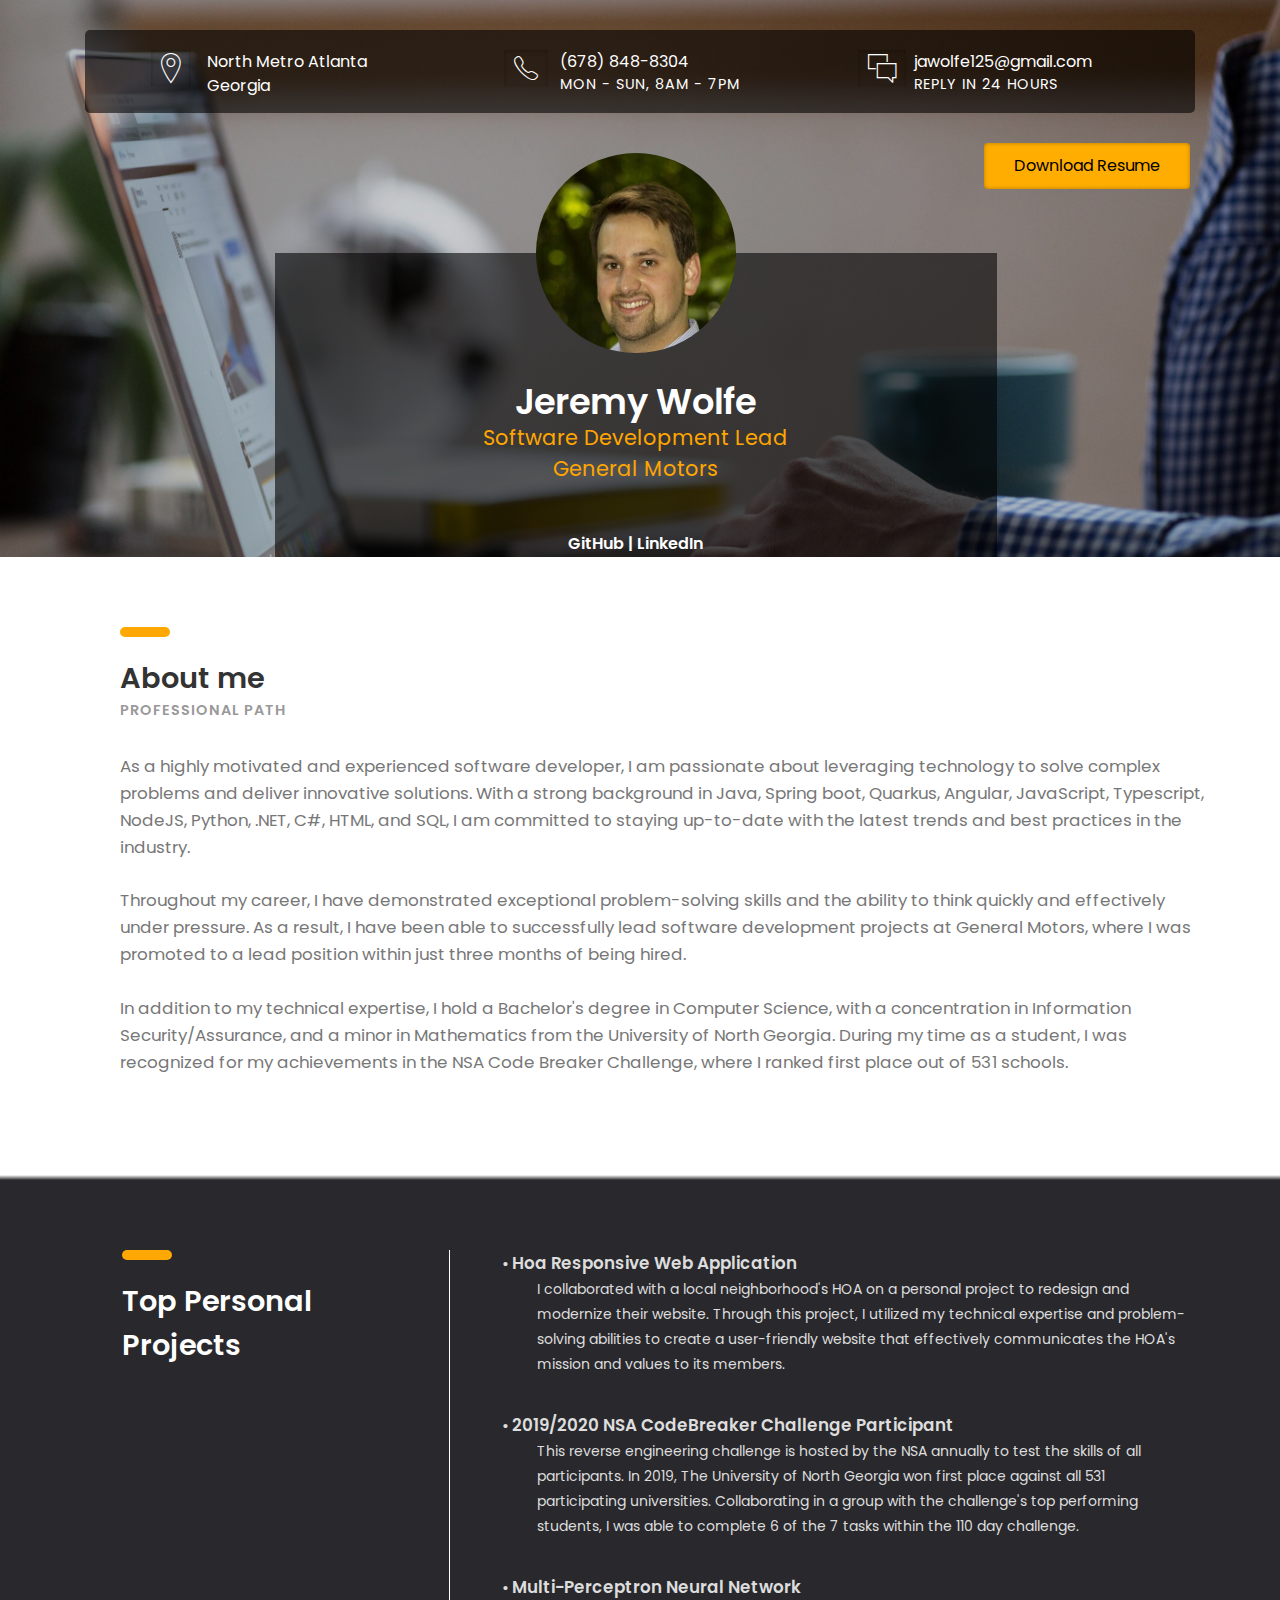
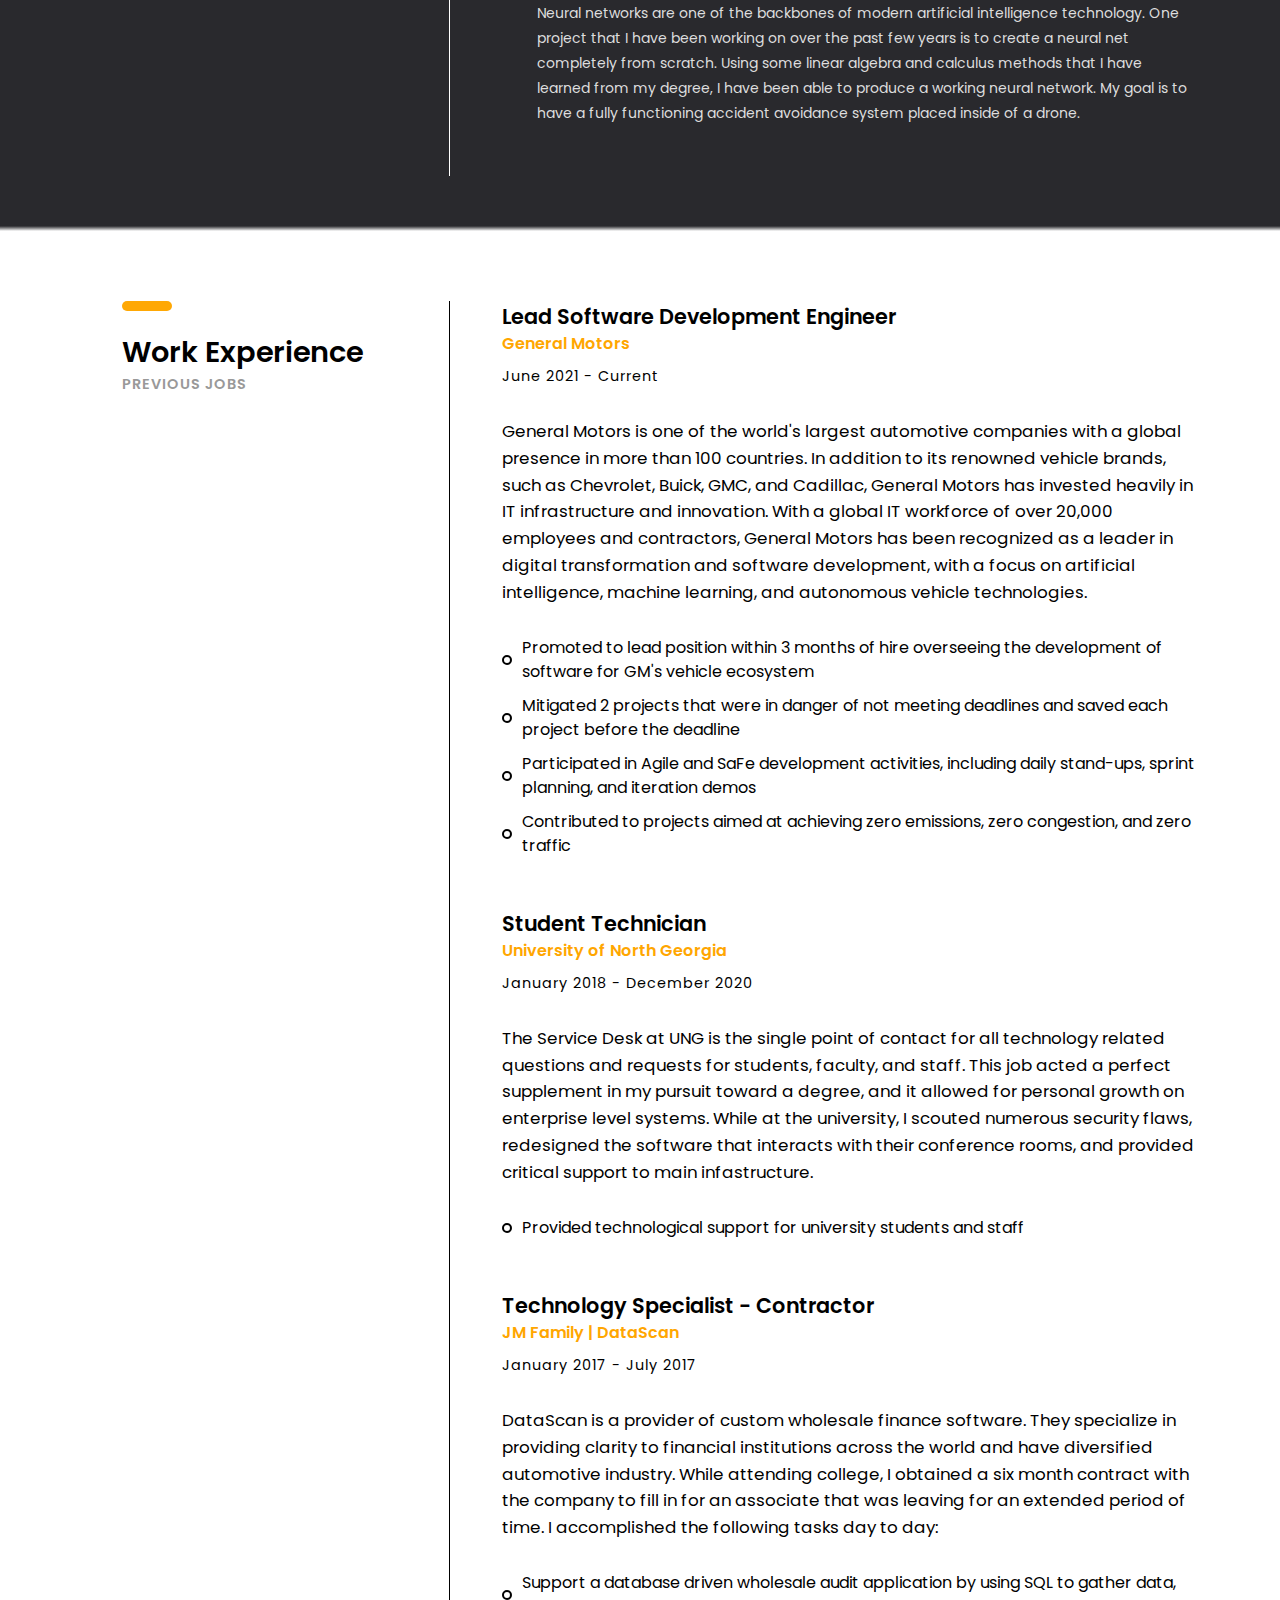
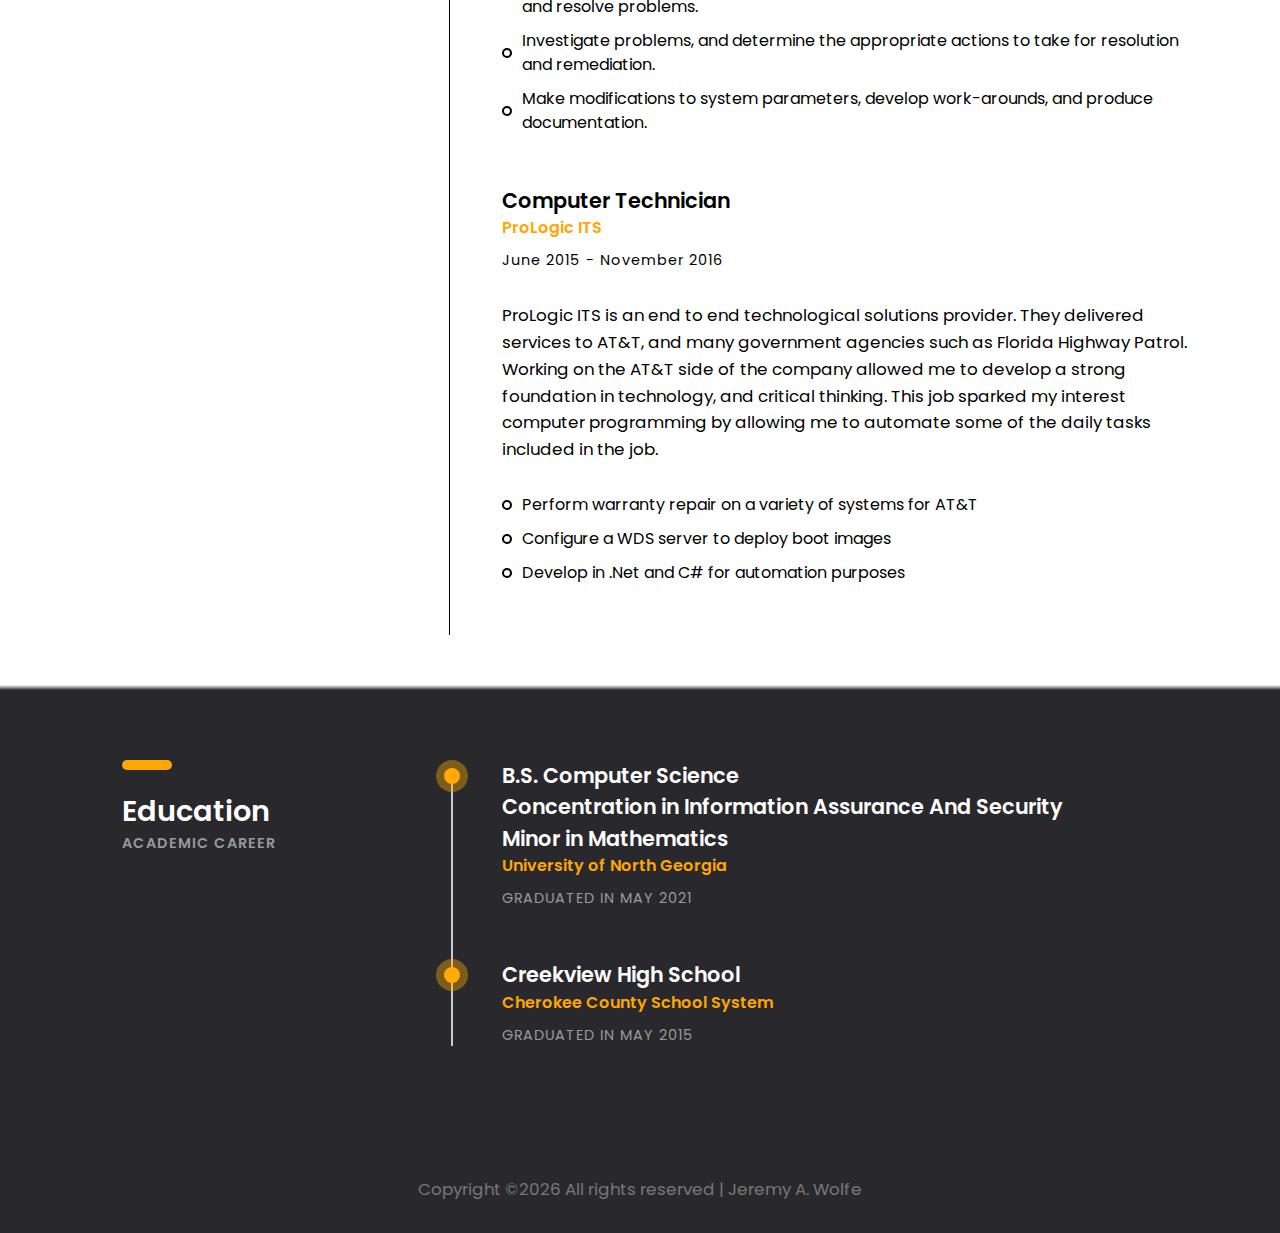
==== index.html @ 8aa9eee0 "Added personal website" ====
<!DOCTYPE HTML>
<html lang="en">
<head>
	<title>Jeremy Wolfe CV</title>
	<meta http-equiv="X-UA-Compatible" content="IE=edge">
    <meta name="viewport" content="width=device-width, initial-scale=1">
	<meta charset="UTF-8">
	
	
	<!-- Font -->
	
	<link href="https://fonts.googleapis.com/css?family=Poppins:400,500,600,700%7CAllura" rel="stylesheet">
	
	<!-- Stylesheets -->
	
	<link href="common-css/bootstrap.css" rel="stylesheet">
	
	<link href="common-css/ionicons.css" rel="stylesheet">
	
	<link href="common-css/fluidbox.min.css" rel="stylesheet">
	
	<link href="01-cv-portfolio/css/styles.css" rel="stylesheet">
	
	<link href="01-cv-portfolio/css/responsive.css" rel="stylesheet">
	<script type="text/javascript" src = 'js/main.js'></script> 

	<!-- Global site tag (gtag.js) - Google Analytics -->
<script async src="https://www.googletagmanager.com/gtag/js?id=UA-61974353-3"></script>
<script>
  window.dataLayer = window.dataLayer || [];
  function gtag(){dataLayer.push(arguments);}
  gtag('js', new Date());

  gtag('config', 'UA-61974353-3');
</script>

</head>
<body>
	
	<header>
		<div class="container">
			<div class="heading-wrapper">
				<div class="row">
					<div class="col-sm-6 col-md-6 col-lg-4">
						<div class="info">
						<a target="_blank" class="header-btn" href="https://www.google.com/maps/place/Atlanta+Georgia"  style="-webkit-transition: unset;transition: unset;">  
							<i class="icon ion-ios-location-outline"></i>
							<div class="right-area">
								<h5>North Metro Atlanta</h5>
								<h5>Georgia</h5>
							</div><!-- right-area -->
						</div><!-- info -->
					</div><!-- col-sm-4 -->
					</a> <!--button addition -->
					
					
					<div class="col-sm-6 col-md-6 col-lg-4"  >
						<div class="info">
						<a class="header-btn" href="tel:6788488304"  style="-webkit-transition: unset;transition: unset;"> 
							<i class="icon ion-ios-telephone-outline"></i>
							<div class="right-area">
								<h5>(678) 848-8304</h5>
								<h6>MON - SUN, 8AM - 7PM</h6>
							</div><!-- right-area -->
						</div><!-- info -->
					</div><!-- col-sm-4 -->
					</a> <!--button addition -->
					
					
					<div class="col-sm-6 col-md-6 col-lg-4" >
						<div class="info">
						<a class="header-btn" href="mailto:jawolfe125@gmail.com"  style="-webkit-transition: unset;transition: unset;"> 
							<i class="icon ion-ios-chatboxes-outline"></i>
							<div class="right-area">
								<h5>jawolfe125@gmail.com</h5>
								<h6>REPLY IN 24 HOURS</h6>
							</div><!-- right-area -->
						</div><!-- info -->
					</div><!-- col-sm-4 -->
					</a> <!--button addition -->
					
				</div><!-- row -->
			</div><!-- heading-wrapper -->
			<div>
			<a class="downlad-btn" target="_blank" href="Resume\Resume.pdf" id="Resume">Download Resume</a>
			
			<!--
			 <a class="downlad-btn" href="https://github.com/wolfe60629?tab=repositories" id="">GitHub Profile</a>
		    <a class="downlad-btn" href="https://github.com/wolfe60629?tab=repositories" id="LinkedIn">LinkedIn Account</a> 
			-->
			</div>
		</div><!-- container -->
	</header>
	
	<section class="intro-section ">
		<div class="container">
			<div class="row">
				<div class="col-md-1 col-lg-2"></div>
				<div class="col-md-10 col-lg-8">
					<div class="intro">
						<div class="profile-img"><img src="images/profile-1-250x250.jpg" alt=""></div>
						<h2 class = 'font-white'><b>Jeremy Wolfe</b></h2>
						<h4 class="font-yellow"><a target="" href="#education-section">Software Development Lead</a></h4>
						<h4 class="font-yellow"><a target="" href="#experience-section">General Motors</a></h4>
						<br></br>
						
						<a class="font-white"  target="_blank" href="https://github.com/wolfe60629?tab=repositories" id=""><b>GitHub</b></a>
						<b class= 'font-white'>   	   |    	 </b>
						<a class="font-white" target="_blank" href="https://www.linkedin.com/in/jeremyawolfe/" id=""><b>LinkedIn</b></a>
						
					</div><!-- intro -->
				</div><!-- col-sm-8 -->
			</div><!-- row -->
		</div><!-- container -->
	</section><!-- intro-section -->
	
	
	
	
	<section class="about-section section">
		<div class="container">
			<div class="row">
				
					<div class="heading" style="margin-left:50px;">
						<h3><b>About me</b></h3>
						<h6 class="font-lite-black"><b>PROFESSIONAL PATH</b></h6>
					</div>
				
				
				
					<p class="margin-b-50" style="margin-left:50px;">
						As a highly motivated and experienced software developer, I am passionate about leveraging technology to solve complex problems and deliver innovative solutions. With a strong background in Java, Spring boot, Quarkus, Angular, JavaScript, Typescript, NodeJS, Python, .NET, C#, HTML, and SQL, I am committed to staying up-to-date with the latest trends and best practices in the industry.
						<br>
						<br>
						Throughout my career, I have demonstrated exceptional problem-solving skills and the ability to think quickly and effectively under pressure. As a result, I have been able to successfully lead software development projects at General Motors, where I was promoted to a lead position within just three months of being hired.
						<br>
						<br>
						In addition to my technical expertise, I hold a Bachelor's degree in Computer Science, with a concentration in Information Security/Assurance, and a minor in Mathematics from the University of North Georgia. During my time as a student, I was recognized for my achievements in the NSA Code Breaker Challenge, where I ranked first place out of 531 schools.
						<br>


					</p>
				</div><!-- col-sm-8 -->
			</div><!-- row -->
		</div><!-- container -->
	</section><!-- about-section -->
		<div class="gradient-transistion" id="white-black">
        </div>
	<section class="experience-section section">

		<div class="container">					
			<div class="row">			
				<div class="col-sm-4" style="border-right-style: solid; border-right-width: 1px; border-right-color:white;">
					<div class="heading">
						<h3><b>Top Personal Projects</b></h3>
					</div>
				</div><!-- col-sm-4 -->
				
				<div class="col-sm-8">
				
					<div class="experience margin-b-50">
						<div class="PersonalProject">		
							<p class="font-semi-white">&bull; <b>Hoa Responsive Web Application</b></p>
							<p class= "font-semi-white" style="margin-left:5%;margin-right:0%;font-size: 14px;line-height: 25px;">I collaborated with a local neighborhood's HOA on a personal project to redesign and modernize their website. Through this project, I utilized my technical expertise and problem-solving abilities to create a user-friendly website that effectively communicates the HOA's mission and values to its members.</p>
					</div>
						<div class="PersonalProject">
								<p class="font-semi-white">&bull; <b>2019/2020 NSA CodeBreaker Challenge Participant</b></p>
								<p class= "font-semi-white" style="margin-left:5%;margin-right:0%;font-size: 14px;line-height: 25px;">This reverse engineering challenge is hosted by the NSA annually to test the skills of all participants. In 2019, The University of North Georgia won first place against all 531 participating universities. Collaborating in a group with the challenge's top performing students, I was able to complete 6 of the 7 tasks within the 110 day challenge. </p>
						</div>
						<div class="PersonalProject">		
								<p class="font-semi-white">&bull; <b>Multi-Perceptron Neural Network </b></p>
								<p class= "font-semi-white" style="margin-left:5%;margin-right:0%;font-size: 14px;line-height: 25px;">Neural networks are one of the backbones of modern artificial intelligence technology. One project that I have been working on over the past few years is to create a neural net completely from scratch. Using some linear algebra and calculus methods that I have learned from my degree, I have been able to produce a working neural network. My goal is to have a fully functioning accident avoidance system placed inside of a drone.</p>
						</div>

				
						<!-- <div class="PersonalProject">		
								<p class="font-semi-white">&bull; <b>Multiple Windows Server Setup (Including Active Directory / DNS Services)</b></p>
								<p class= "font-semi-white" style="margin-left:5%;margin-right:0%;font-size: 14px;line-height: 25px;">In hopes to mimic the servers of the University of North Georgia, I created a multi-server environment at my house. These servers needed to meet a couple of requirements: to be secure, have a development workstation, allow for tiered access, host reliable websites, and manage the everyday operations at our house.</p>
						</div> -->
						<!-- <div class="PersonalProject">
								<p class="font-semi-white">&bull; <b>Raspberry Pi FTP Server / Web Server / Alexa Device Hub</b></p>
								<p class= "font-semi-white" style="margin-left:5%;margin-right:0%;font-size: 14px;line-height: 25px;">The Raspberry Pi has helped me gain Linux experience, and has shown me how to manipulate small electronics with custom software that I develop. In addition to the drone project above, I have used a Raspberry Pi to host a small FTP server and Web Server as a backup to my main system. If a main server fails, I can configure the Raspberry Pi to host the websites. Thanks to the device, I now use Linux for my everyday machine.</p>
						
						</div> -->
						</div>
						</div>
					</div>
					</div>
					</section>
		<div class="gradient-transistion" id="black-white">
        </div>

					<section class="experience-section section" style="background: white; color: black;">
					<div class="container">					
					<div class="row">
					<div class="col-sm-4" style="border-right-style: solid; border-right-width: 1px; border-right-color:black;">
						<h6 class="font-lite-black"><b></b></h6>			
							<div class="heading">
								<h3><b>Work Experience</b></h3>
								<h6 class="font-lite-black"><b>PREVIOUS JOBS</b></h6>
							</div>
					</div><!-- col-sm-4 -->
						
						<div class="col-sm-8" style="color:black">
						
						
						<div class="experience margin-b-50">
						<h4><b>Lead Software Development Engineer</b></h4>
						<h5 class="font-yellow"><b><a target="_blank" href="https://www.gm.com">General Motors</a></b></h5>
						<h6 class="margin-t-10">June 2021 - Current</h6>
						<p class="font-semi-white margin-tb-30" style="color:black">General Motors is one of the world's largest automotive companies with a global presence in more than 100 countries. In addition to its renowned vehicle brands, such as Chevrolet, Buick, GMC, and Cadillac, General Motors has invested heavily in IT infrastructure and innovation. With a global IT workforce of over 20,000 employees and contractors, General Motors has been recognized as a leader in digital transformation and software development, with a focus on artificial intelligence, machine learning, and autonomous vehicle technologies.</p>
						<ul class="list margin-b-30" style="color:black">
							<li>Promoted to lead position within 3 months of hire overseeing the development of software for GM's vehicle
								ecosystem</li>
							<li>Mitigated 2 projects that were in danger of not meeting deadlines and saved each project before the deadline</li>
							<li>Participated in Agile and SaFe development activities, including daily stand-ups, sprint planning, and iteration demos</li>
							<li>Contributed to projects aimed at achieving zero emissions, zero congestion, and zero traffic</li>
						</ul>
					</div>
						
					
				<div class="experience margin-b-50">
						<h4><b>Student Technician</b></h4>
						<h5 class="font-yellow"><b><a  target="_blank" href="https://www.ung.edu">University of North Georgia</a></b></h5>
						<h6 class="margin-t-10">January 2018 - December 2020</h6>
						<p class="font-semi-white margin-tb-30" style="color:black">The Service Desk at UNG is the single point of contact for all technology related questions and requests for
students, faculty, and staff. This job acted a perfect supplement in my pursuit toward a degree, and it allowed for
personal growth on enterprise level systems. While at the university, I scouted numerous security flaws, redesigned the software that interacts with their conference rooms, and provided critical support to main infastructure.</p>
						<ul class="list margin-b-30" style="color:black">
							<li>Provided technological support for university students and staff</li>
						</ul>
					</div><!-- experience -->
					<div class="experience margin-b-50" >
						<h4><b>Technology Specialist - Contractor</b></h4>
						<h5 class="font-yellow"><b><a target="_blank" href="http://www.onedatascan.com">JM Family | DataScan</a></b></h5>
						<h6 class="margin-t-10">January 2017 - July 2017</h6>
						<p class="font-semi-white margin-tb-30" style="color:black">DataScan  is  a  provider  of  custom  wholesale  finance  software.  
						They  specialize  in  providing  clarity  to  financial  institutions  across  the  world  and  have  diversified  automotive  industry.   
						While  attending  college,  I  obtained  a  six  month  contract  with  the  company  to  fill  in  for  an  associate  that  was  leaving  for  an  extended  period  of  time. 
						I accomplished the following tasks day to day: </p>
						<ul class="list margin-b-30" style="color:black">
							<li>Support a database driven wholesale audit application by using SQL to gather data, and resolve problems.</li>
							<li>Investigate problems, and determine the appropriate actions to take for resolution and remediation.</li>
							<li>Make modifications to system parameters, develop work-arounds, and produce documentation.</li>
						</ul>
					</div><!-- experience -->
					
					<div class="experience margin-b-50">
						<h4><b>Computer Technician</b></h4>
						<h5 class="font-yellow"><b><a target="_blank" href="http://www.prologicits.com">ProLogic ITS</a></b></h5>
						<h6 class="margin-t-10">June 2015 - November 2016</h6>
						<p class="font-semi-white margin-tb-30" style="color:black">ProLogic ITS is an end to end technological solutions provider. 
						They delivered services to AT&T, and many government agencies such as Florida Highway Patrol. 
						Working on the AT&T side of the company allowed me to develop a strong foundation in technology, and 
						critical thinking. This job sparked my interest computer programming by allowing me to automate some of the daily tasks included in the job. </p>
						<ul class="list margin-b-30" style="color:black">
							<li>Perform warranty repair on a variety of systems for AT&T</li>
							<li>Configure a WDS server to deploy boot images</li>
							<li>Develop in .Net and C# for automation purposes</li>
						</ul>
					</div><!-- experience -->
					
				</div><!-- col-sm-8 -->
			</div><!-- row -->
		</div><!-- container -->
		
	</section><!-- experience-section -->
			<div class="gradient-transistion" id="white-black">
        </div>
	<section class="education-section section"style="background-color: #29292d;">
		<div class="container" style="color: white;">
			<div class="row">
				<div class="col-sm-4" >
					<div class="heading">
						<h3><b>Education</b></h3>
						<h6 class="font-lite-black"><b>ACADEMIC CAREER</b></h6>
					</div>
				</div><!-- col-sm-4 -->
				<div class="col-sm-8">
					<div class="education-wrapper">
						
						
						<div class="education margin-b-50">
							<h4><b>B.S. Computer Science</b></h4>
							<h4><b>Concentration in Information Assurance And Security </b></h4>
							<h4><b>Minor in Mathematics</b></h4>
							
							
							<h5 class="font-yellow"><b>University of North Georgia</b></h5>
							<h6 class="font-lite-black margin-t-10">GRADUATED IN MAY 2021</h6>
							<p class="margin-tb-30"> </p>
						</div><!-- education -->
						
						<div class="education margin-b-50">
							<h4><b>Creekview High School</b></h4>
							<h5 class="font-yellow"><b>Cherokee County School System</b></h5>
							<h6 class="font-lite-black margin-t-10">GRADUATED IN MAY 2015</h6>
							<p class="margin-tb-30"></p>
						</div><!-- education -->
					</div><!-- education-wrapper -->
				</div><!-- col-sm-8 -->
			</div><!-- row -->
		</div><!-- container -->
		
	</section><!-- about-section -->
	
	<!-- Certification Section -->

	
	
	<footer>
		<p class="copyright">
Copyright &copy;<script>document.write(new Date().getFullYear());</script> All rights reserved | <a target="_blank" href="" target="_blank">Jeremy A. Wolfe</a>
		</p>


	</footer>
	
	
	<!-- SCIPTS -->
	
	<script src="common-js/jquery-3.2.1.min.js"></script>
	
	<script src="common-js/tether.min.js"></script>
	
	<script src="common-js/bootstrap.js"></script>
	
	<script src="common-js/isotope.pkgd.min.js"></script>
	
	<script src="common-js/jquery.waypoints.min.js"></script>
	
	<script src="common-js/progressbar.min.js"></script>
	
	<script src="common-js/jquery.fluidbox.min.js"></script>
	
	<script src="common-js/scripts.js"></script>
	
</body>
</html>
---- common-css/fluidbox.min.css ----
@-webkit-keyframes a{0%{-webkit-transform:translate(-50%,-50%) rotateX(0) rotateY(0);transform:translate(-50%,-50%) rotateX(0) rotateY(0)}50%{-webkit-transform:translate(-50%,-50%) rotateX(-180deg) rotateY(0);transform:translate(-50%,-50%) rotateX(-180deg) rotateY(0)}to{-webkit-transform:translate(-50%,-50%) rotateX(-180deg) rotateY(-180deg);transform:translate(-50%,-50%) rotateX(-180deg) rotateY(-180deg)}}@keyframes a{0%{-webkit-transform:translate(-50%,-50%) rotateX(0) rotateY(0);transform:translate(-50%,-50%) rotateX(0) rotateY(0)}50%{-webkit-transform:translate(-50%,-50%) rotateX(-180deg) rotateY(0);transform:translate(-50%,-50%) rotateX(-180deg) rotateY(0)}to{-webkit-transform:translate(-50%,-50%) rotateX(-180deg) rotateY(-180deg);transform:translate(-50%,-50%) rotateX(-180deg) rotateY(-180deg)}}.fluidbox{outline:none}.fluidbox__overlay{background-color:hsla(0,0%,100%,.85);cursor:pointer;cursor:zoom-out;opacity:0;pointer-events:none;position:fixed;top:-100%;left:0;bottom:-100%;right:0;-webkit-transition:all .5s ease-in-out;transition:all .5s ease-in-out}.fluidbox--opened .fluidbox__overlay{pointer-events:auto}.fluidbox__wrap{background-position:center center;background-size:cover;margin:0 auto;position:relative;-webkit-transition:all .5s ease-in-out;transition:all .5s ease-in-out}.fluidbox--closed .fluidbox__thumb,.fluidbox__thumb{-webkit-transition:opacity 0s ease-in-out 0s;transition:opacity 0s ease-in-out 0s}.fluidbox__ghost{background-size:100% 100%;background-position:center center;background-repeat:no-repeat;position:absolute;-webkit-transition:opacity 0s 0s,-webkit-transform .5s 0s;transition:opacity 0s 0s,-webkit-transform .5s 0s;transition:opacity 0s 0s,transform .5s 0s;transition:opacity 0s 0s,transform .5s 0s,-webkit-transform .5s 0s}.fluidbox--opened .fluidbox__ghost{cursor:pointer;cursor:zoom-out}.fluidbox--closed .fluidbox__ghost{-webkit-transition:opacity 0s .5s,-webkit-transform .5s 0s;transition:opacity 0s .5s,-webkit-transform .5s 0s;transition:opacity 0s .5s,transform .5s 0s;transition:opacity 0s .5s,transform .5s 0s,-webkit-transform .5s 0s}.fluidbox__loader{opacity:0;-webkit-perspective:200px;perspective:200px;pointer-events:none;position:absolute;top:0;left:0;bottom:0;right:0}.fluidbox__loader:before{background-color:hsla(0,0%,100%,.85);content:'';-webkit-transform-style:preserve-3d;transform-style:preserve-3d;position:absolute;top:50%;left:50%;width:20%;padding-bottom:20%;-webkit-transform:translate(-50%,-50%);transform:translate(-50%,-50%);-webkit-transition-property:-webkit-transform;transition-property:-webkit-transform;transition-property:transform;transition-property:transform,-webkit-transform;-webkit-transition-duration:.5s;transition-duration:.5s;-webkit-transition-delay:0s;transition-delay:0s}.fluidbox--loading .fluidbox__loader{opacity:1;-webkit-transition:opacity .5s ease-in-out .5s;transition:opacity .5s ease-in-out .5s}.fluidbox--loading .fluidbox__loader:before{-webkit-animation:a 1s 0s infinite ease-in-out forwards;animation:a 1s 0s infinite ease-in-out forwards}
/*# sourceMappingURL=fluidbox.min.css.map */
---- 01-cv-portfolio/css/styles.css ----
/*
====================================================

* 	[Master Stylesheet]
	
	Theme Name :  
	Version    :  
	Author     :  
	Author URI :  

====================================================

	TOC
	
	1. PRIMARY STYLES
	2. COMMONS FOR PAGE DESIGN
	3. HEADER
	4. INTRO SECTION
	5. PORFOLIO SECTION
	6. ABOUT SECTION
	7. EXPERIENCE SECTION
	8. EDUCATION SECTION
	9. COUNTER SECTION
	10. FOOTER

====================================================


/* ---------------------------------
1. PRIMARY STYLES
--------------------------------- */

html{ font-size: 100%; height: 100%; overflow-x: hidden; margin: 0px;  padding: 0px; touch-action: manipulation; }


body{ font-size: 16px; font-family: 'Poppins', serif; width: 100%; height: 100%; margin: 0; font-weight: 400;
	-webkit-font-smoothing: antialiased; -moz-osx-font-smoothing: grayscale; word-wrap: break-word; 
	color: #333; }

h1, h2, h3, h4, h5, h6, p, a, ul, span, li, img, inpot, button{ margin: 0; padding: 0; }

h1,h2,h3,h4,h5,h6{ line-height: 1.5; font-weight: inherit; }

h1,h2,h3{ font-family: 'Poppins', cursive; }

p{ line-height: 1.6; font-size: 1.05em; font-weight: 400; color: #777; }

h1{ font-size: 4em; line-height: 1; }
h2{ font-size: 2.2em; line-height: 1.1; }
h3{ font-size: 1.8em; }
h4{ font-size: 1.3em; }
h5{ font-size: 1em; }
h6{ font-size: .9em; letter-spacing: 1px; }

a, button{ display: inline-block; text-decoration: none; color: inherit; line-height: 1; 
	-webkit-transition: all .25s ease-in-out; transition: all .25s ease-in-out; }

a:focus, a:active, a:hover,
button:focus, button:active, button:hover,
a b.light-color:hover{ text-decoration: none; color: #FFA804; }

b{ font-weight: 600; }

img{ width: 100%; }

li{ list-style: none; display: inline-block; }

span{ display: inline-block; }

button{ outline: 0; border: 0; background: none; cursor: pointer; }

.icon{ font-size: 1.1em; display: inline-block; line-height: inherit; }

[class^="icon-"]:before, [class*=" icon-"]:before{ line-height: inherit; }

b.max-bold{ font-weight: 700; }



/* ---------------------------------
2. COMMONS FOR PAGE DESIGN
--------------------------------- */

.section{ padding: 70px 0 50px; }

.section .heading{ margin-bottom: 31px; }

.section .heading:before{ content:''; height: 10px; width: 50px; border-radius: 5px;
	margin-bottom: 20px; display: block; background: #FFA804; }
	
.margin-t-10{ margin-top: 10px; }

.margin-b-30{ margin-bottom: 30px; }
.margin-b-50{ margin-bottom: 50px; }

.margin-tb-30{ margin-top: 30px; margin-bottom: 30px; }

.font-yellow{ color: #FFA600; }

.font-semi-white{ color: #ddd; }

.font-lite-black{ color: #999; }


/* ---------------------------------
3. HEADER
--------------------------------- */

header{ position: absolute; top: 30px; left: 0; right: 0; z-index: 100; }

header .heading-wrapper{ border-radius: 5px; padding: 20px 40px 0px; background: rgba(0,0,0,0.58); color: white; line-height: 0;}

header .info{ margin-bottom: 10px; }

header .info .icon{float: left;
    font-size: 35px;
    padding: 0px 10px;
    box-shadow: inset 0 1px 4px rgba(0,0,0,.3);
    margin-left: -11px;
    margin-bottom: 10px;
 }

header .ion-ios-location-outline .right-area {
	padding-top:10px;
}
header .info .right-area{ margin-left: 45px; }

header .downlad-btn{ padding: 15px 30px; border-radius: 4px; margin-top: 30px;  margin-left: 81%;
	box-shadow: inset 0 0px 4px rgba(0,0,0,.3); background: #FFAD01; color: black; 
	-webkit-transition: all .2s ease; transition: all .2s ease; }

header .downlad-btn:hover{ -webkit-transform: translateY(-4px); transform: translateY(-4px); }

a.header-btn:hover {
	 color:black;
}
a.header-btn:focus {
	 color:white;
}
header #GitHub {
    margin-left: 48%;
}
/* ---------------------------------
4. INTRO SECTION
--------------------------------- */

.intro-section{ padding-top: 200px; position: relative; background-size: cover; 
	z-index: 1;background-image: url(../../images/slider-1-1920x1080.jpg); }

.intro-section:before{ content:''; z-index: -1; position: absolute; top: 0; bottom: 0; left: 0; 
	right: 0; background: rgba(0,0,0, .2); }
	
.intro-section:after{ content: ''; position: absolute; bottom: -1px; left: 0; right: 0;
	}

.intro{ padding: 0 1px 1px 0px; margin-top: 52px; text-align: center; background: rgba(0,0,0,0.58);  }

.font-white { 
	color: white;;
}

.intro .profile-img{ height: 200px; width: 200px; border-radius: 100px; margin: 0 auto; 
	overflow: hidden; position: relative; top: -100px; margin-bottom: -70px;  }

.intro .information > li{ display: block; margin: 5px 0; }

.intro .social-icons > li > a{ height: 35px; line-height: 35px; width: 35px; border-radius: 20px; 
	overflow: hidden; z-index: 1; position: relative; margin: 0 5px 5px; background: #887392; color: #fff; }

.intro .social-icons > li > a:after{ content: ''; position: absolute; bottom: 0; left: 0; right: 0;
	top: 0; z-index: -1; border-radius: 20px; background: #FFA804; 
	-webkit-transition: all .2s ease; transition: all .2s ease;
	-webkit-transform: scale(0); transform: scale(0); }

.intro .social-icons > li > a:hover:after{ -webkit-transform: scale(1); transform: scale(1); }


/* ---------------------------------
5. PORFOLIO SECTION
--------------------------------- */

.portfolio-section{ padding-bottom: 0; }

.portfolio-section .portfolioFilter{ margin-top: 60px; color: #666; }

.portfolio-section .portfolioFilter a{ margin: 10px 10px 0 0; }

.portfolio-section .portfolioFilter a.current{  color: #FFA804; }

.portfolio-section .portfolioContainer{ margin-left: -15px; margin-right: -15px; }

.portfolio-section .p-item{ width: 33.333%; padding: 0 7.5px 0px; margin-top: 15px; }

.portfolio-section .p-item a{ display: inline; }

.portfolio-section .p-item.p-item-2 .img:first-child{ float: left; width: 50%; padding-right: 7.5px; }

.portfolio-section .p-item.p-item-2 .img:last-child{ float: right; width: 50%; padding-left: 7.5px; }

.col-sm-8 .PersonalProject {
    margin-bottom: 35px;
}
/* ---------------------------------
6. ABOUT SECTION
--------------------------------- */

.radial-progress{ position: relative; max-width: 200px; margin: 0 auto; }

.radial-progress .progressbar-text{ font-size: 2.2em; font-weight: 500; 
	padding-bottom: 25px!important; color: #333!important; }

.radial-progress .progressbar-text:after{ content:'%'; }

.radial-progress .progress-title{ position: absolute; top: 50%; left: 50%; width: 100%;
	letter-spacing: 0; text-align: center; transform: translate(-50%, 15px); color: #777; }
#white-black {
    padding-top: 4px;
    background: linear-gradient(white, #29292D);
    padding-bottom: 1px;
}
#black-white {
    padding-top: 4px;
    background: linear-gradient(#29292D, white);
    padding-bottom: 1px;
}
	

/* ---------------------------------
7. EXPERIENCE SECTION
--------------------------------- */

.experience-section{ background: #29292D; color: #fff; }

.experience .list > li{ display: block; position: relative; margin-bottom: 10px; padding-left: 20px; }

.experience .list > li:before{ content: ''; position: absolute; top: 50%; left: 0; height: 10px; 
	width: 10px; margin-top: -5px; display: block; border-radius: 10px; border: 2px solid black; }

	.experience.margin-b-50 a:hover {
    color: black;
}
/* ---------------------------------
8. EDUCATION SECTION
--------------------------------- */

.education-wrapper{ position: relative; }

.education-wrapper:after{ content:''; position: absolute; top: 8px; bottom: 0; left: -51px;
	width: 2px; background: #ccc; }

.education-wrapper .education{ position: relative; }

.education-wrapper .education:after{ content:''; position: absolute; top: 8px; left: -58px; width: 16px; 
	height: 16px; border-radius: 10px; z-index: 1;
	box-shadow: 0 0 0 8px rgba(255,171,0, .4); background: #FFAB00; }
	
	
/* ---------------------------------
9. COUNTER SECTION
--------------------------------- */
.CertTitle{margin-top: 5px; text-align: center; padding-bottom: 20px;}
.container1 {text-align: center;}

.counter-section{ position: relative; padding: 40px 0 70px; background-size: cover; z-index: 1; 
	background-image: url(../../images/slider-2-1920x600.jpg); color: #fff; }

.counter-section:after{ content:''; z-index: -1; position: absolute; top: 0; bottom: 0; left: 0; 
	right: 0; background: rgba(0,0,0, .2); }

.counter{ position: relative; }
	
.counter .title{ text-align: right; margin-right: 130px; }

.counter .desc{ position: absolute; bottom: 4px; right: 0px; width: 110px; }


/* RADIAL PREOGRESS SECTION */


.radial-progress{ position: relative; max-width: 200px; margin: 0 auto; }

.radial-progress .progressbar-text{ font-size: 2.2em; font-weight: 500; 
	padding-bottom: 25px!important; color: #333!important; }

.radial-progress .progressbar-text:after{ content:'%'; }

.radial-progress .progress-title{ position: absolute; top: 50%; left: 50%; width: 100%;
	letter-spacing: 0; text-align: center; transform: translate(-50%, 15px); color: #777; }

	
	
/* ---------------------------------
10. FOOTER
--------------------------------- */

.copyright{ text-align: center; padding: 30px 0; background: #29292D; }
---- 01-cv-portfolio/css/responsive.css ----
/* Screens Resolution : 1024px
-------------------------------------------------------------------------- */
@media only screen and (max-width: 1024px) {
header .downlad-btn{
		
		margin-left: 20%;
		float: right;
		text-align: center;
		margin-top: 4px;
	}
	.intro {
    padding: 0px 30px 1px;
    margin-left: 25px;
    margin-right: 25px;
    margin-top: 100px;
    
}
.col-md-10.col-lg-8 {
    padding-right: 0px;
}
}
/* Screens Resolution : 992px
-------------------------------------------------------------------------- */
@media only screen and (max-width: 1022px) {
	/* ---------------------------------
	9. COUNTER SECTION
	--------------------------------- */
	.container1 {text-align: left;}
	.CertTitle{margin-top: 0px; text-align: left; padding-bottom: 10px;font-weight: 600;}
	.counter-section{ padding: 10px 20px 20px; }

	.counter{ display: inline-block; }
	
	.counter .desc{ text-align: left; }
}

/* Screens Resolution : 992px
-------------------------------------------------------------------------- */
@media only screen and (max-width: 992px) {
	
	/* ---------------------------------
	4. INTRO SECTION
	--------------------------------- */

	.intro-section{ padding-top: 250px; }
	header .downlad-btn{
		
		margin-left: 20%;
		float: right;
		text-align: center;
		margin-top: 4px;
	}
	.intro {
    padding: 0px 30px 1px;
    margin-left: 25px;
    margin-right: 25px;
    margin-top: 100px;
    }
.col-md-10.col-lg-8 {
    padding-right: 0px;
}
}


/* Screens Resolution : 767px
-------------------------------------------------------------------------- */
@media only screen and (max-width: 767px) {
	
	
	
	/* ---------------------------------
	1. PRIMARY STYLES
	--------------------------------- */

	p{ line-height: 1.4; }

	h1{ font-size: 3em; }
	h2{ font-size: 2em; }
	h3{ font-size: 1.8em; }


	
	/* ---------------------------------
	2. COMMONS FOR PAGE DESIGN
	--------------------------------- */

	.section{ padding: 50px 0 0px; }

	.section .heading{ margin-bottom: 30px; }

	
	/* ---------------------------------
	4. INTRO SECTION
	--------------------------------- */

	.intro-section{ padding-top: 350px; }


	/* ---------------------------------
	5. PORFOLIO SECTION
	--------------------------------- */

	.portfolio-section{ padding-bottom: 0; }
	
	.portfolio-section .portfolioFilter{ margin: 0px 0 10px; }
	
	.portfolio-section .portfolioContainer{ margin-left: 0; margin-right: 0; }

	.portfolio-section .p-item{ width: 50%; padding: 0 15px 0px; }

	.portfolio-section .p-item{ max-width: 400px; }

	
	/* ---------------------------------
	8. EDUCATION SECTION
	--------------------------------- */
	
	.education-wrapper:after,
	.education-wrapper .education:after{ display: none; }

}

/* Screens Resolution : 575px
-------------------------------------------------------------------------- */
@media only screen and (max-width: 575px) {
	header{ position: absolute; top: 0px; left: 0; right: 0; z-index: 100; }
	
	/* ---------------------------------
	1. PRIMARY STYLES
	--------------------------------- */

	body{ font-size: 14px;  }
	a.header-btn{ 
	    padding-left: 18%;
		padding-right: 16%;
	}

	/* ---------------------------------
	5. PORFOLIO SECTION
	--------------------------------- */
	
	.portfolio-section .p-item{ width: 100%; }
	
	
	/* ---------------------------------
	5. RESUME DOWNLOAD SECTION
	--------------------------------- */
	header .downlad-btn{
		width: 60%;
		margin-left: 20%;
		margin-right: 20%;
		text-align: center;
		margin-top: 4px;
	}
}

/* Screens Resolution : 479px
-------------------------------------------------------------------------- */
@media only screen and (max-width: 479px) {


}

/* Screens Resolution : 359px
-------------------------------------------------------------------------- */
@media only screen and (max-width: 359px) {
	
	/* ---------------------------------
	3. HEADER
	--------------------------------- */

	header .heading-wrapper{  padding: 30px 20px 20px; }

	header .info .icon{ font-size: 25px; }

	header .info .right-area{ margin-left: 35px; }

}

/* Screens Resolution : 290px
-------------------------------------------------------------------------- */
@media only screen and (max-width: 290px) {

	
}

/* Screens Resolution : 290px
-------------------------------------------------------------------------- */
@media only screen and (max-width: 260px) {
	
	/* ---------------------------------
	3. HEADER
	--------------------------------- */

	header .heading-wrapper{  padding: 10px 15px 0px; }

	header .info .icon{ font-size: 15px; }

	header .info .right-area{ margin-left: 20px; }
	
	/* ---------------------------------
	4. INTRO SECTION
	--------------------------------- */

	.intro .profile-img{ width: 80%; height: auto; top: 0; margin-bottom: 10px; }
	
	.intro{ padding: 20px 10px 0; margin-right: -15px; margin-left: -15px; }
	
}
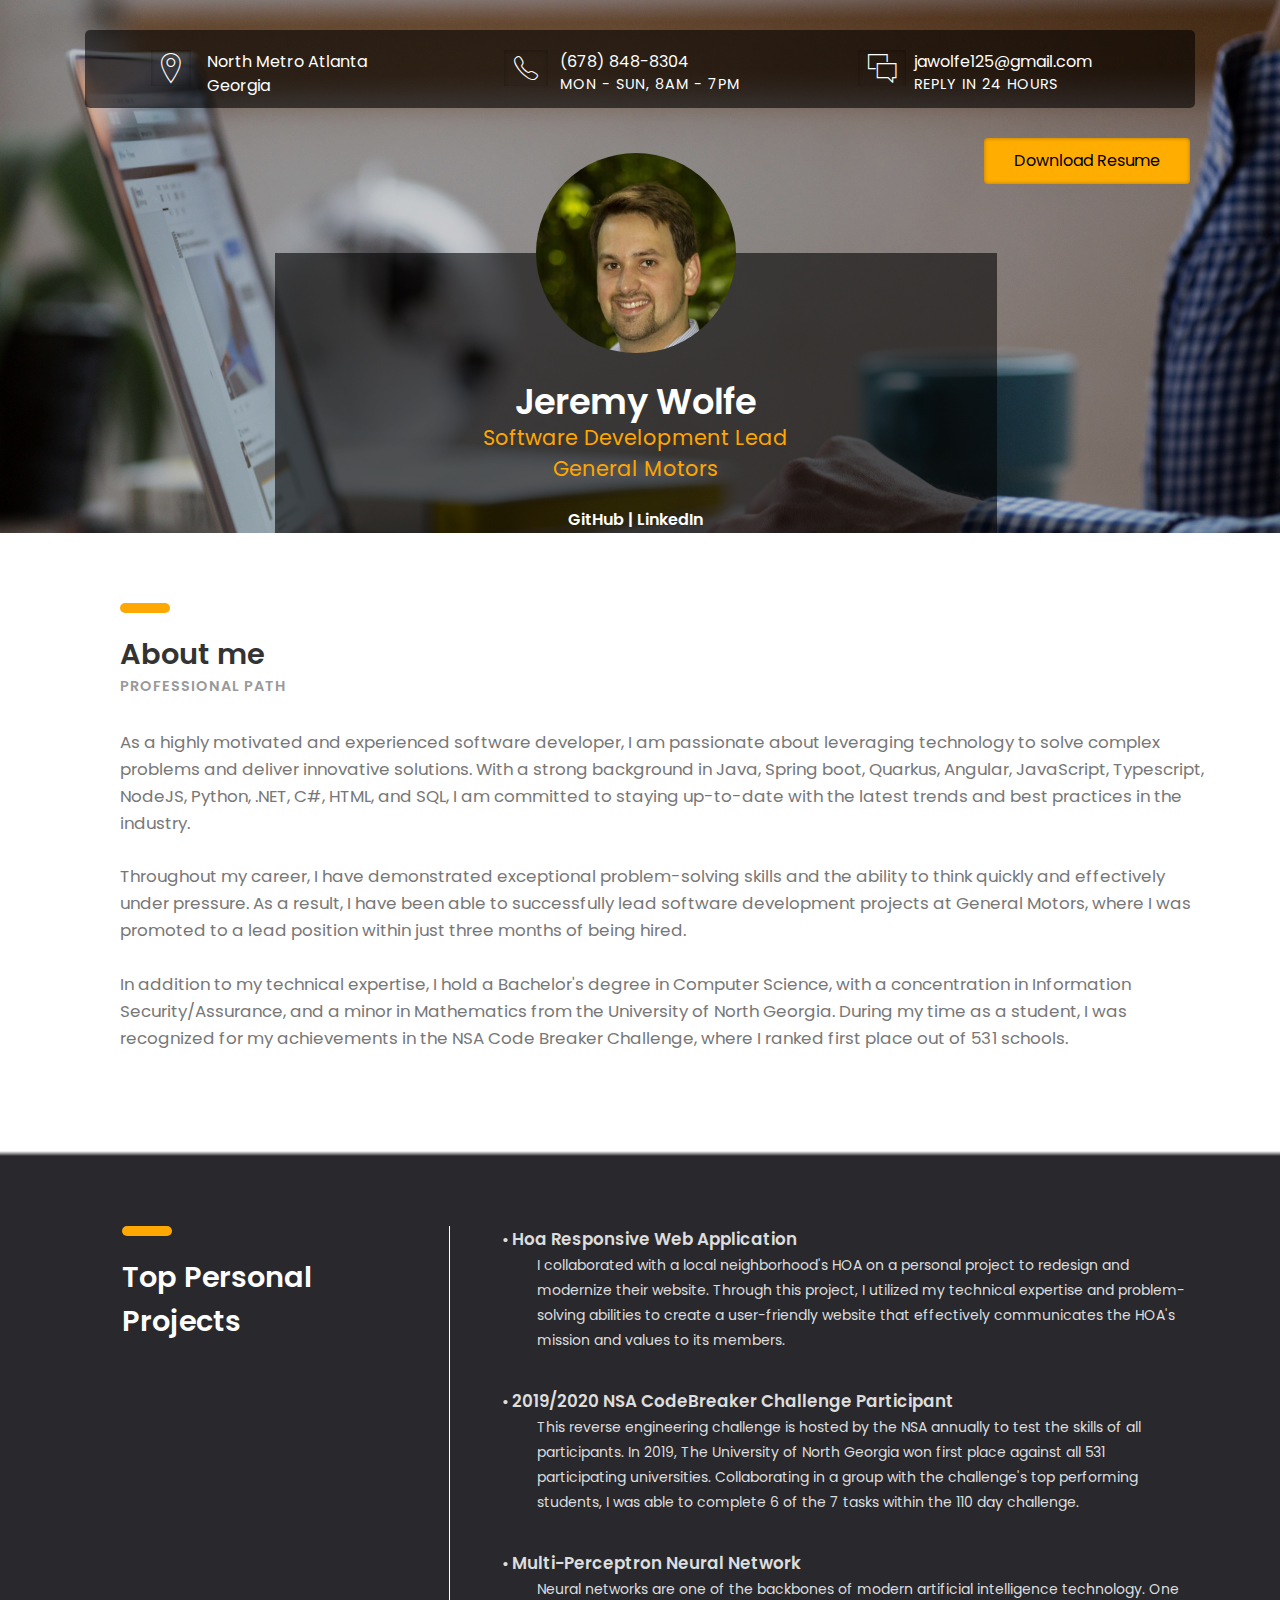
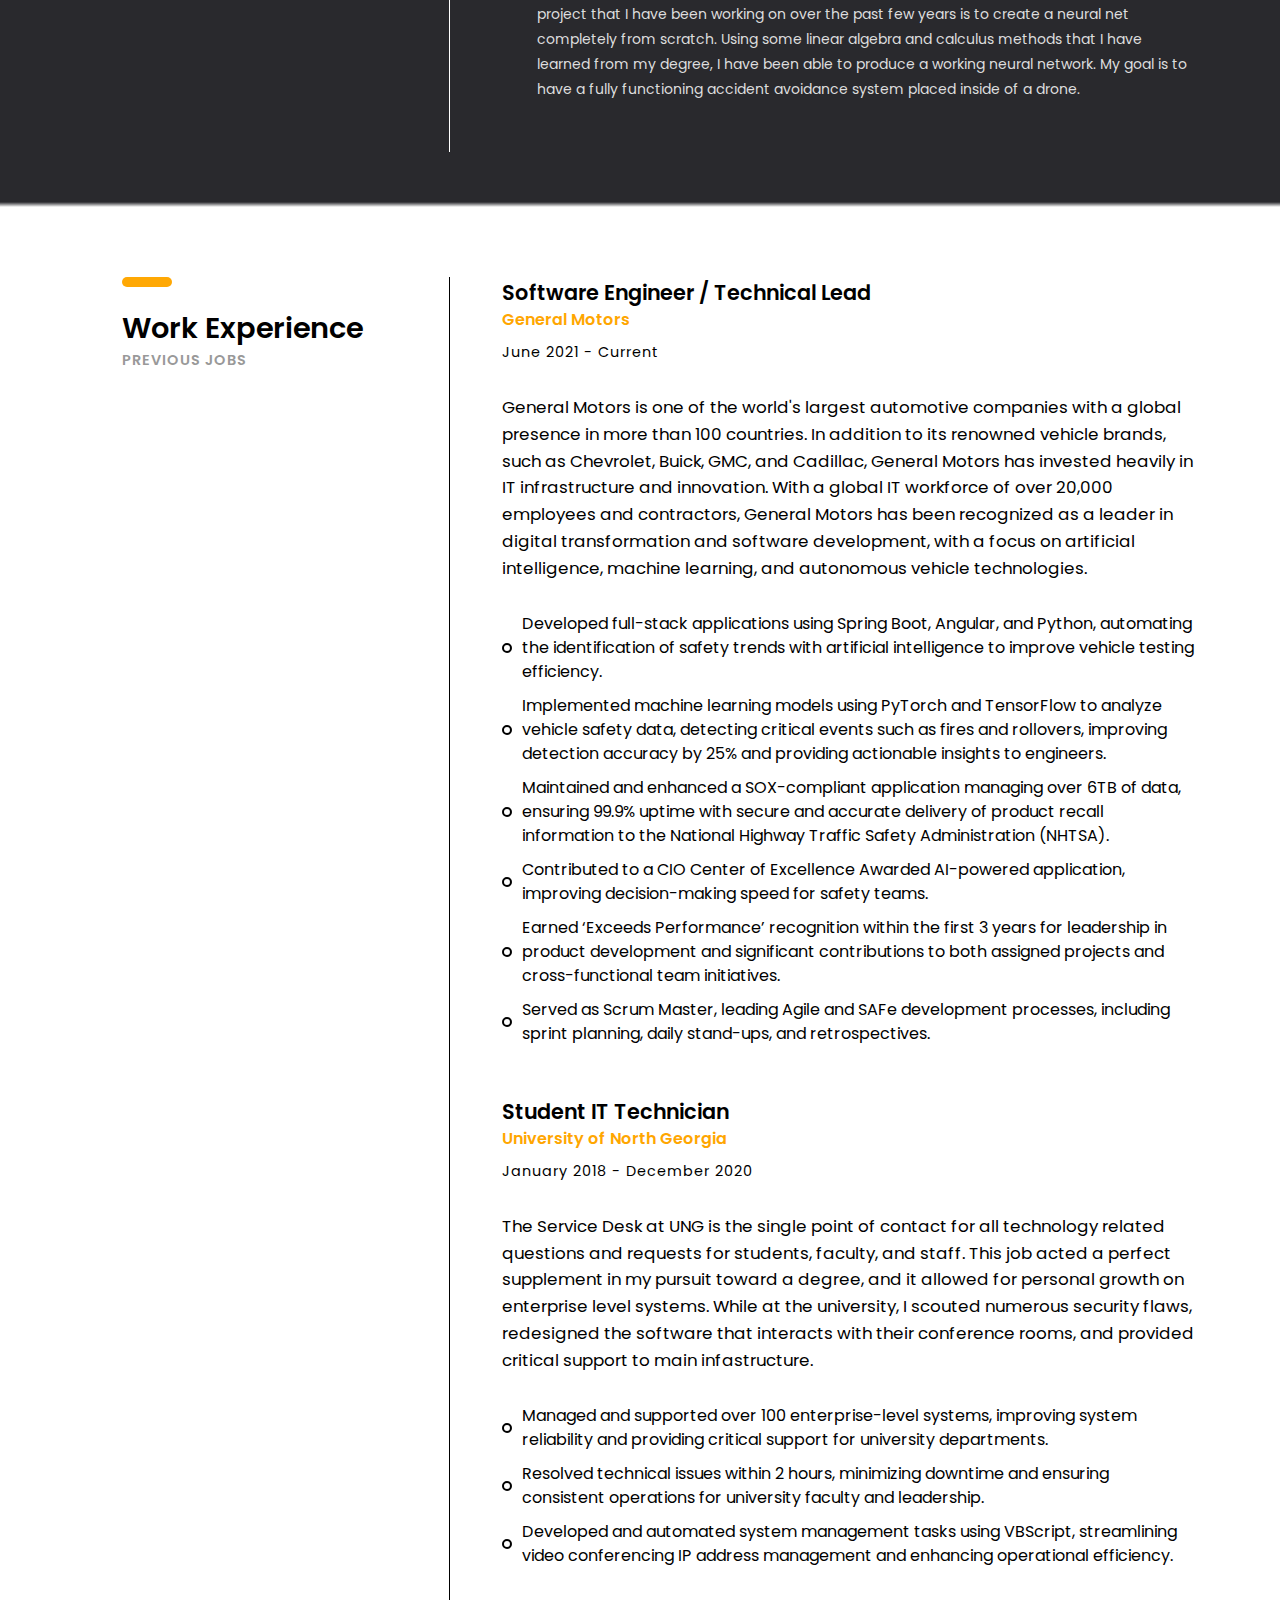
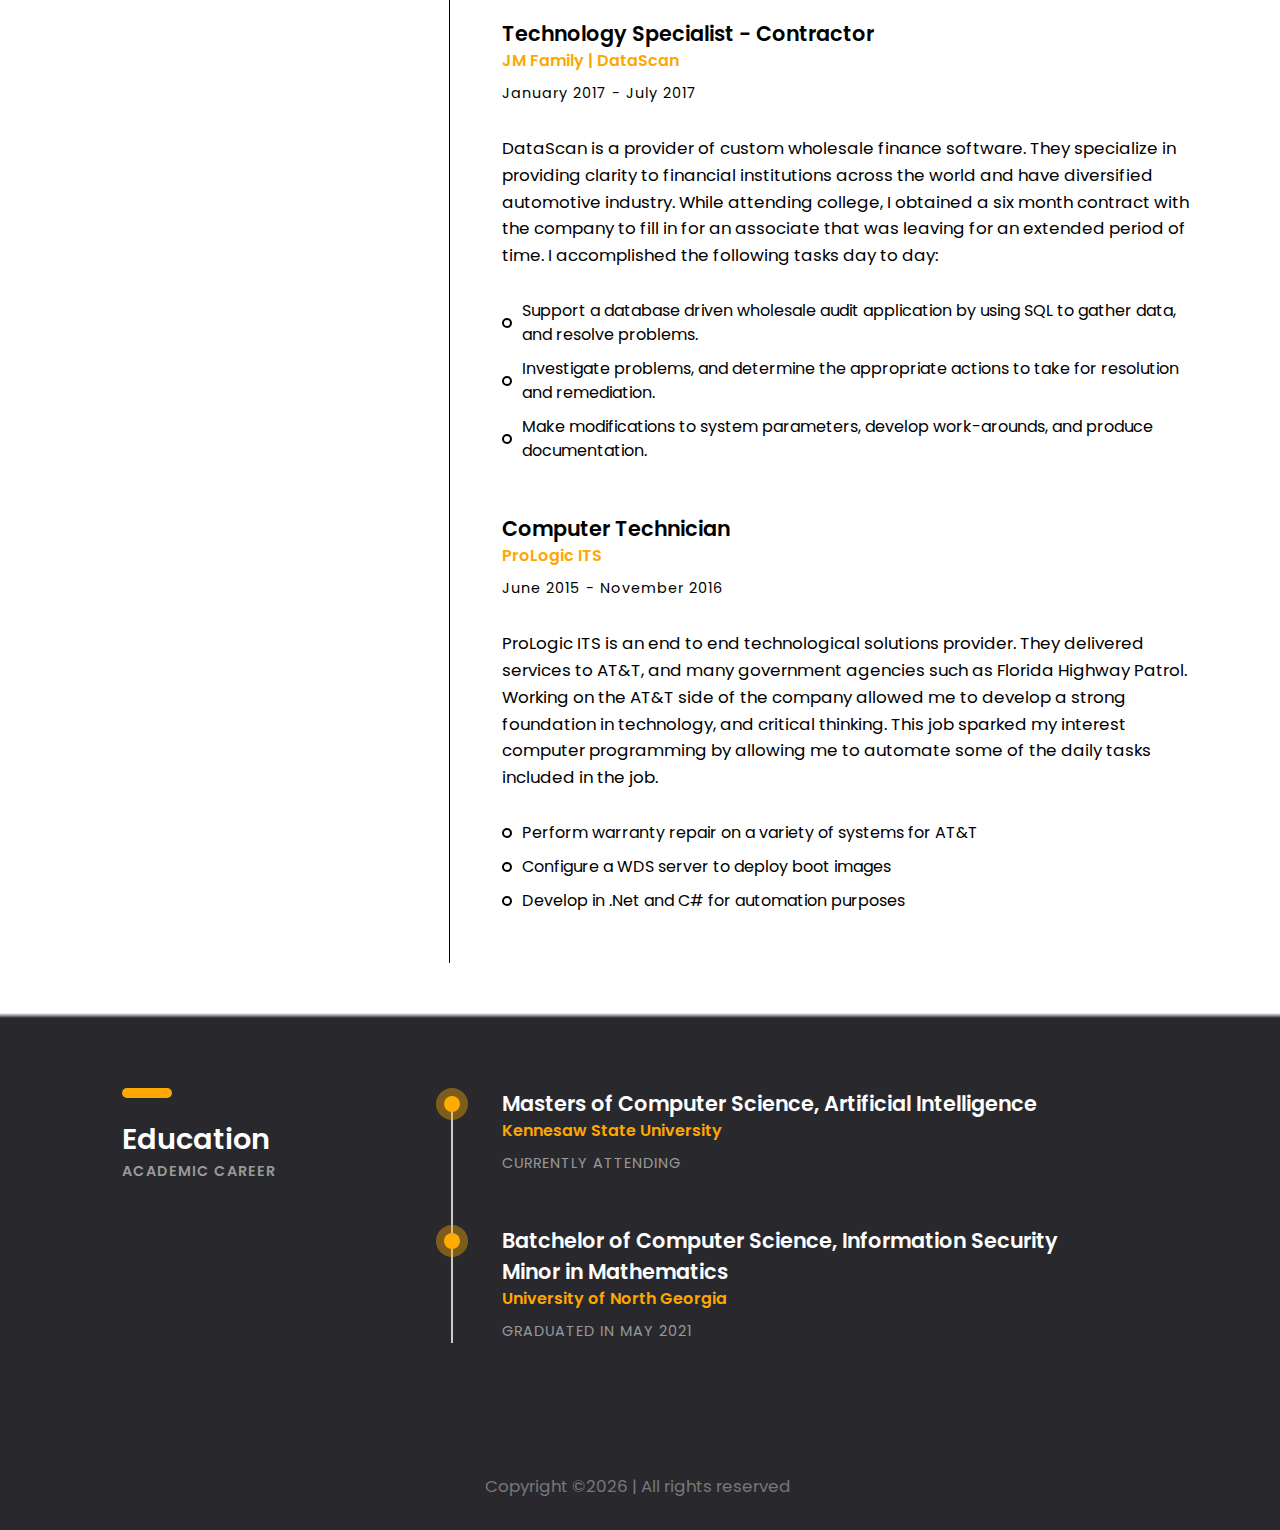
==== commit 2bbe92e4: "Added new resume style" ====
--- a/index.html
+++ b/index.html
@@ -5,55 +5,45 @@
 	<meta http-equiv="X-UA-Compatible" content="IE=edge">
     <meta name="viewport" content="width=device-width, initial-scale=1">
 	<meta charset="UTF-8">
-	
-	
 	<!-- Font -->
-	
 	<link href="https://fonts.googleapis.com/css?family=Poppins:400,500,600,700%7CAllura" rel="stylesheet">
 	
 	<!-- Stylesheets -->
-	
 	<link href="common-css/bootstrap.css" rel="stylesheet">
-	
 	<link href="common-css/ionicons.css" rel="stylesheet">
-	
 	<link href="common-css/fluidbox.min.css" rel="stylesheet">
-	
 	<link href="01-cv-portfolio/css/styles.css" rel="stylesheet">
-	
 	<link href="01-cv-portfolio/css/responsive.css" rel="stylesheet">
 	<script type="text/javascript" src = 'js/main.js'></script> 
 
 	<!-- Global site tag (gtag.js) - Google Analytics -->
-<script async src="https://www.googletagmanager.com/gtag/js?id=UA-61974353-3"></script>
-<script>
-  window.dataLayer = window.dataLayer || [];
-  function gtag(){dataLayer.push(arguments);}
-  gtag('js', new Date());
-
-  gtag('config', 'UA-61974353-3');
-</script>
-
+	<script async src="https://www.googletagmanager.com/gtag/js?id=UA-61974353-3"></script>
+
+	<script>
+	  window.dataLayer = window.dataLayer || [];
+	  function gtag(){dataLayer.push(arguments);}
+	  gtag('js', new Date());
+
+	  gtag('config', 'UA-61974353-3');
+	</script>
 </head>
 <body>
-	
 	<header>
 		<div class="container">
 			<div class="heading-wrapper">
 				<div class="row">
 					<div class="col-sm-6 col-md-6 col-lg-4">
 						<div class="info">
-						<a target="_blank" class="header-btn" href="https://www.google.com/maps/place/Atlanta+Georgia"  style="-webkit-transition: unset;transition: unset;">  
+						<a target="_blank" class="header-btn" href="https://www.google.com/maps/place/Atlanta+Georgia" style="-webkit-transition: unset;transition: unset;">
 							<i class="icon ion-ios-location-outline"></i>
 							<div class="right-area">
 								<h5>North Metro Atlanta</h5>
 								<h5>Georgia</h5>
-							</div><!-- right-area -->
+							</div>
+						</a><!-- right-area -->
 						</div><!-- info -->
 					</div><!-- col-sm-4 -->
 					</a> <!--button addition -->
-					
-					
 					<div class="col-sm-6 col-md-6 col-lg-4"  >
 						<div class="info">
 						<a class="header-btn" href="tel:6788488304"  style="-webkit-transition: unset;transition: unset;"> 
@@ -61,7 +51,8 @@
 							<div class="right-area">
 								<h5>(678) 848-8304</h5>
 								<h6>MON - SUN, 8AM - 7PM</h6>
-							</div><!-- right-area -->
+							</div>
+						</a><!-- right-area -->
 						</div><!-- info -->
 					</div><!-- col-sm-4 -->
 					</a> <!--button addition -->
@@ -74,7 +65,8 @@
 							<div class="right-area">
 								<h5>jawolfe125@gmail.com</h5>
 								<h6>REPLY IN 24 HOURS</h6>
-							</div><!-- right-area -->
+							</div>
+						</a><!-- right-area -->
 						</div><!-- info -->
 					</div><!-- col-sm-4 -->
 					</a> <!--button addition -->
@@ -91,7 +83,6 @@
 			</div>
 		</div><!-- container -->
 	</header>
-	
 	<section class="intro-section ">
 		<div class="container">
 			<div class="row">
@@ -102,12 +93,10 @@
 						<h2 class = 'font-white'><b>Jeremy Wolfe</b></h2>
 						<h4 class="font-yellow"><a target="" href="#education-section">Software Development Lead</a></h4>
 						<h4 class="font-yellow"><a target="" href="#experience-section">General Motors</a></h4>
-						<br></br>
-						
-						<a class="font-white"  target="_blank" href="https://github.com/wolfe60629?tab=repositories" id=""><b>GitHub</b></a>
+						<br>
+						<a class="font-white"  target="_blank" href="https://github.com/wolfe60629?tab=repositories"><b>GitHub</b></a>
 						<b class= 'font-white'>   	   |    	 </b>
-						<a class="font-white" target="_blank" href="https://www.linkedin.com/in/jeremyawolfe/" id=""><b>LinkedIn</b></a>
-						
+						<a class="font-white" target="_blank" href="https://www.linkedin.com/in/jeremyawolfe/"><b>LinkedIn</b></a>
 					</div><!-- intro -->
 				</div><!-- col-sm-8 -->
 			</div><!-- row -->
@@ -205,29 +194,43 @@
 						
 						
 						<div class="experience margin-b-50">
-						<h4><b>Lead Software Development Engineer</b></h4>
+						<h4><b>Software Engineer / Technical Lead</b></h4>
 						<h5 class="font-yellow"><b><a target="_blank" href="https://www.gm.com">General Motors</a></b></h5>
 						<h6 class="margin-t-10">June 2021 - Current</h6>
 						<p class="font-semi-white margin-tb-30" style="color:black">General Motors is one of the world's largest automotive companies with a global presence in more than 100 countries. In addition to its renowned vehicle brands, such as Chevrolet, Buick, GMC, and Cadillac, General Motors has invested heavily in IT infrastructure and innovation. With a global IT workforce of over 20,000 employees and contractors, General Motors has been recognized as a leader in digital transformation and software development, with a focus on artificial intelligence, machine learning, and autonomous vehicle technologies.</p>
 						<ul class="list margin-b-30" style="color:black">
-							<li>Promoted to lead position within 3 months of hire overseeing the development of software for GM's vehicle
-								ecosystem</li>
-							<li>Mitigated 2 projects that were in danger of not meeting deadlines and saved each project before the deadline</li>
-							<li>Participated in Agile and SaFe development activities, including daily stand-ups, sprint planning, and iteration demos</li>
-							<li>Contributed to projects aimed at achieving zero emissions, zero congestion, and zero traffic</li>
+							<li>Developed full-stack applications using Spring Boot, Angular, and Python, automating the identification of safety
+							trends with artificial intelligence to improve vehicle testing efficiency.</li>
+							<li>Implemented machine learning models using PyTorch and TensorFlow to analyze vehicle safety data, detecting
+							critical events such as fires and rollovers, improving detection accuracy by 25% and providing actionable insights to
+								engineers.</li>
+							<li>Maintained and enhanced a SOX-compliant application managing over 6TB of data, ensuring 99.9% uptime with
+							secure and accurate delivery of product recall information to the National Highway Traffic Safety Administration
+							(NHTSA).</li>
+							<li>Contributed to a CIO Center of Excellence Awarded AI-powered application, improving decision-making speed for
+								safety teams.</li>
+							<li>Earned ‘Exceeds Performance’ recognition within the first 3 years for leadership in product development and
+								significant contributions to both assigned projects and cross-functional team initiatives.</li>
+							<li>Served as Scrum Master, leading Agile and SAFe development processes, including sprint planning, daily stand-ups,
+								and retrospectives.</li>
 						</ul>
 					</div>
 						
 					
 				<div class="experience margin-b-50">
-						<h4><b>Student Technician</b></h4>
+						<h4><b>Student IT Technician</b></h4>
 						<h5 class="font-yellow"><b><a  target="_blank" href="https://www.ung.edu">University of North Georgia</a></b></h5>
 						<h6 class="margin-t-10">January 2018 - December 2020</h6>
 						<p class="font-semi-white margin-tb-30" style="color:black">The Service Desk at UNG is the single point of contact for all technology related questions and requests for
 students, faculty, and staff. This job acted a perfect supplement in my pursuit toward a degree, and it allowed for
 personal growth on enterprise level systems. While at the university, I scouted numerous security flaws, redesigned the software that interacts with their conference rooms, and provided critical support to main infastructure.</p>
 						<ul class="list margin-b-30" style="color:black">
-							<li>Provided technological support for university students and staff</li>
+							<li>Managed and supported over 100 enterprise-level systems, improving system reliability and providing critical
+								support for university departments.</li>
+							<li>Resolved technical issues within 2 hours, minimizing downtime and ensuring consistent operations for university
+								faculty and leadership.</li>
+							<li>Developed and automated system management tasks using VBScript, streamlining video conferencing IP address
+								management and enhancing operational efficiency.</li>
 						</ul>
 					</div><!-- experience -->
 					<div class="experience margin-b-50" >
@@ -278,45 +281,32 @@
 				</div><!-- col-sm-4 -->
 				<div class="col-sm-8">
 					<div class="education-wrapper">
-						
-						
+
 						<div class="education margin-b-50">
-							<h4><b>B.S. Computer Science</b></h4>
-							<h4><b>Concentration in Information Assurance And Security </b></h4>
+							<h4><b>Masters of Computer Science, Artificial Intelligence</b></h4>
+							<h5 class="font-yellow"><b>Kennesaw State University</b></h5>
+							<h6 class="font-lite-black margin-t-10">CURRENTLY ATTENDING</h6>
+							<p class="margin-tb-30"> </p>
+						</div>
+						
+						<div class="education margin-b-50">
+							<h4><b>Batchelor of Computer Science, Information Security</b></h4>
 							<h4><b>Minor in Mathematics</b></h4>
-							
-							
 							<h5 class="font-yellow"><b>University of North Georgia</b></h5>
 							<h6 class="font-lite-black margin-t-10">GRADUATED IN MAY 2021</h6>
 							<p class="margin-tb-30"> </p>
-						</div><!-- education -->
-						
-						<div class="education margin-b-50">
-							<h4><b>Creekview High School</b></h4>
-							<h5 class="font-yellow"><b>Cherokee County School System</b></h5>
-							<h6 class="font-lite-black margin-t-10">GRADUATED IN MAY 2015</h6>
-							<p class="margin-tb-30"></p>
-						</div><!-- education -->
+						</div>
 					</div><!-- education-wrapper -->
 				</div><!-- col-sm-8 -->
 			</div><!-- row -->
 		</div><!-- container -->
-		
 	</section><!-- about-section -->
-	
 	<!-- Certification Section -->
-
-	
-	
 	<footer>
 		<p class="copyright">
-Copyright &copy;<script>document.write(new Date().getFullYear());</script> All rights reserved | <a target="_blank" href="" target="_blank">Jeremy A. Wolfe</a>
+Copyright &copy;<script>document.write(new Date().getFullYear());</script> | All rights reserved <a target="_blank" href="" target="_blank"></a>
 		</p>
-
-
 	</footer>
-	
-	
 	<!-- SCIPTS -->
 	
 	<script src="common-js/jquery-3.2.1.min.js"></script>
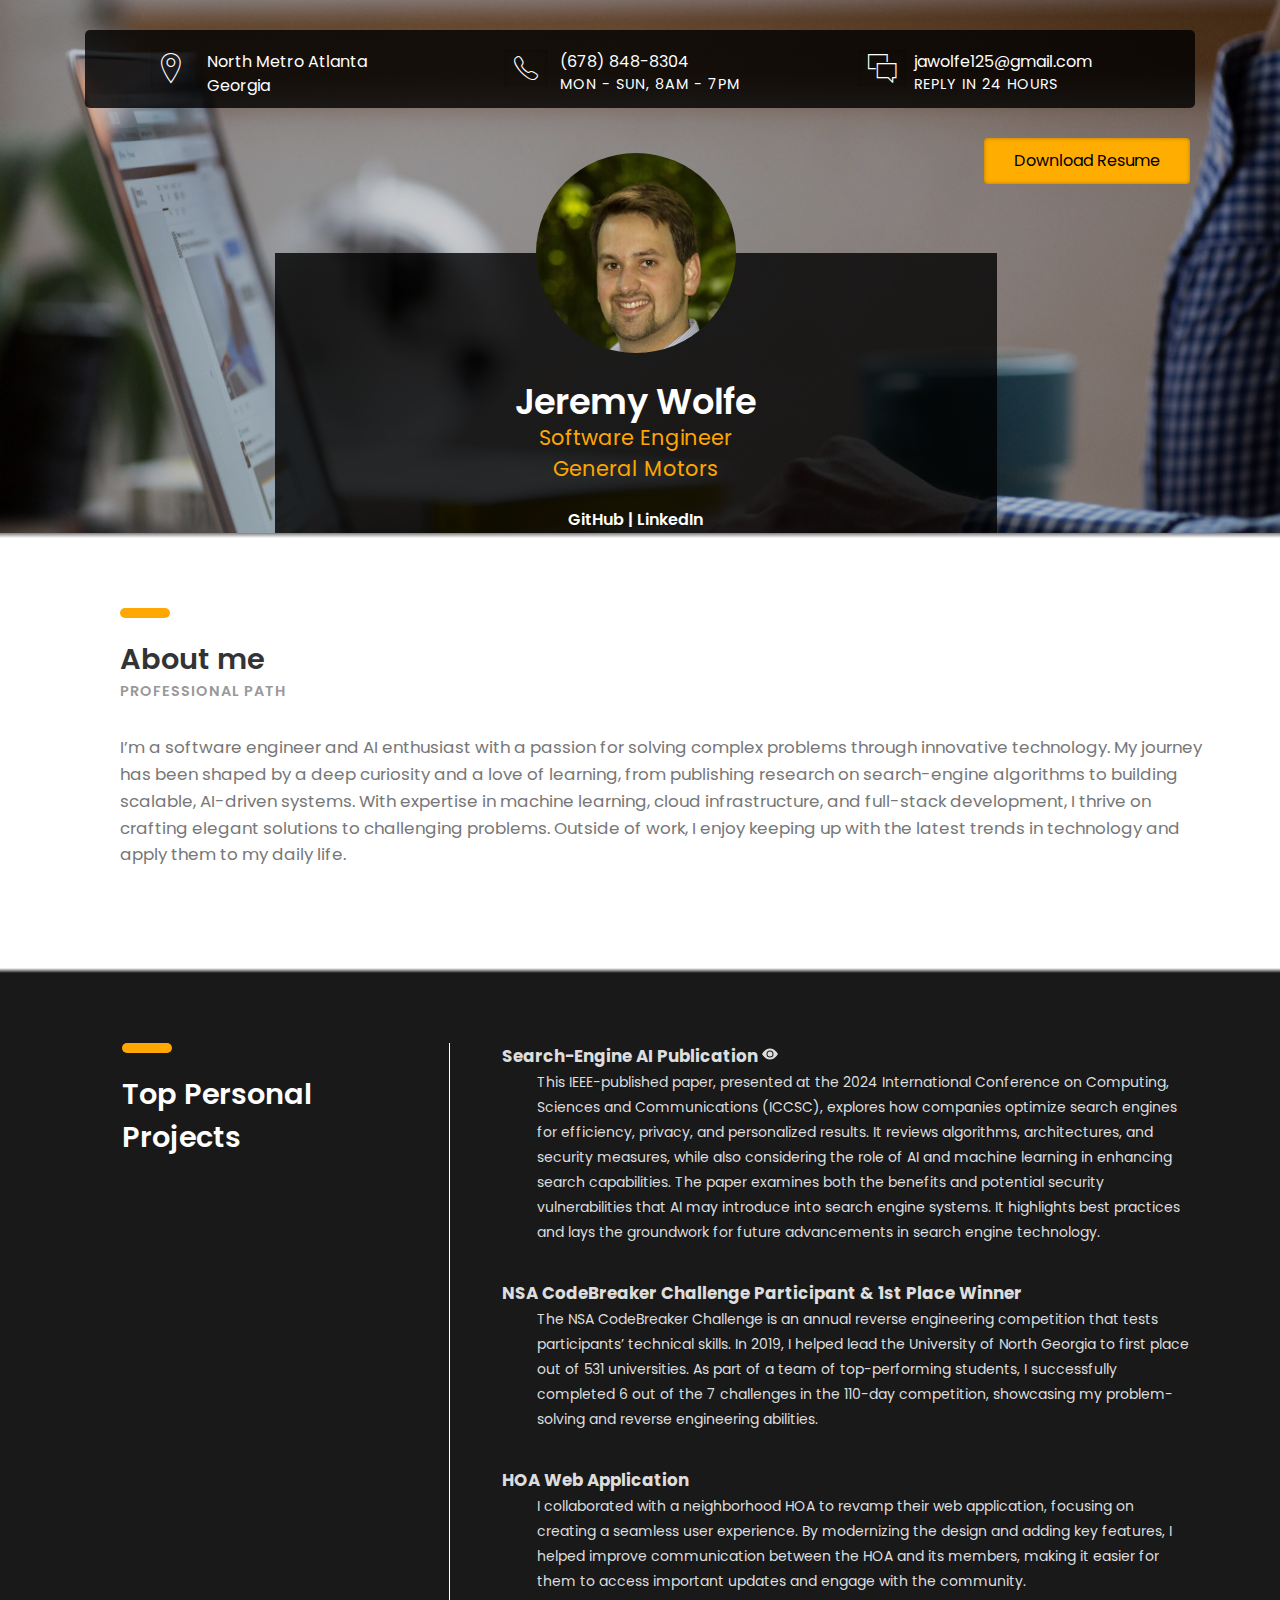
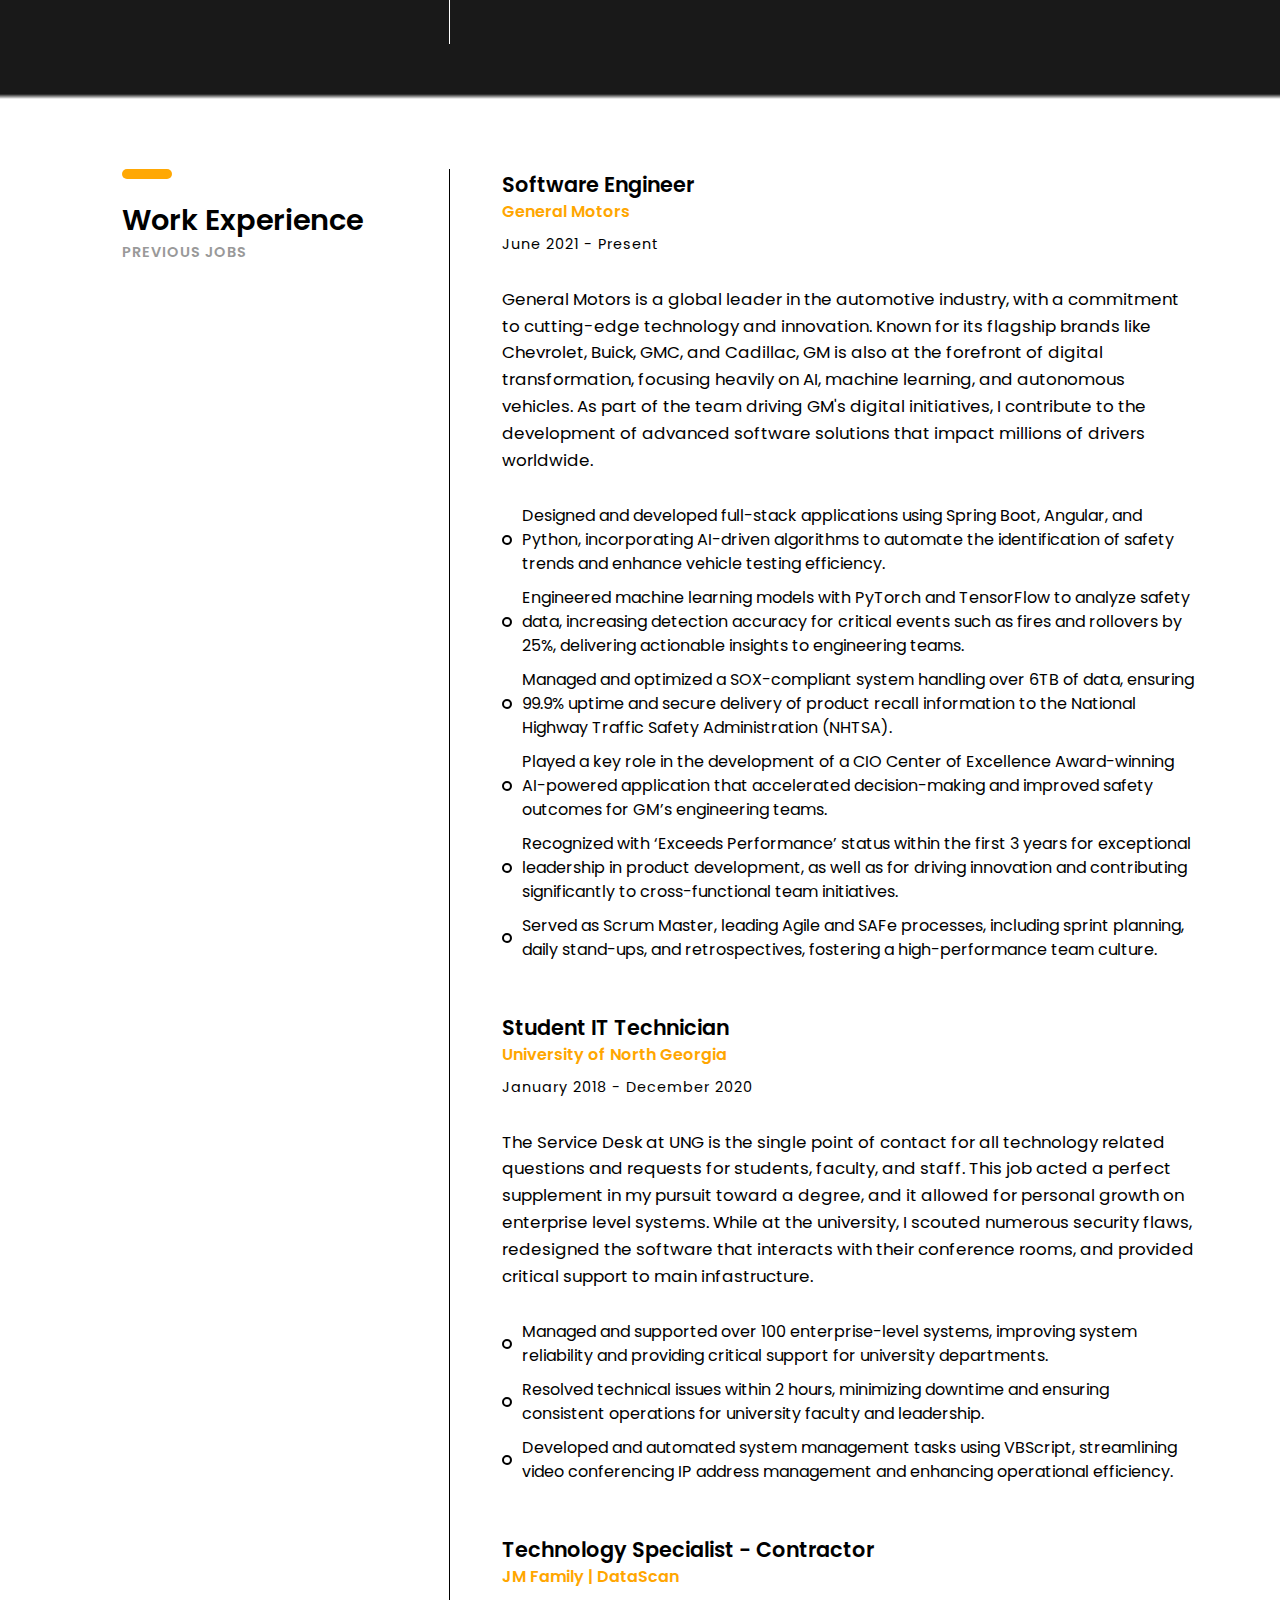
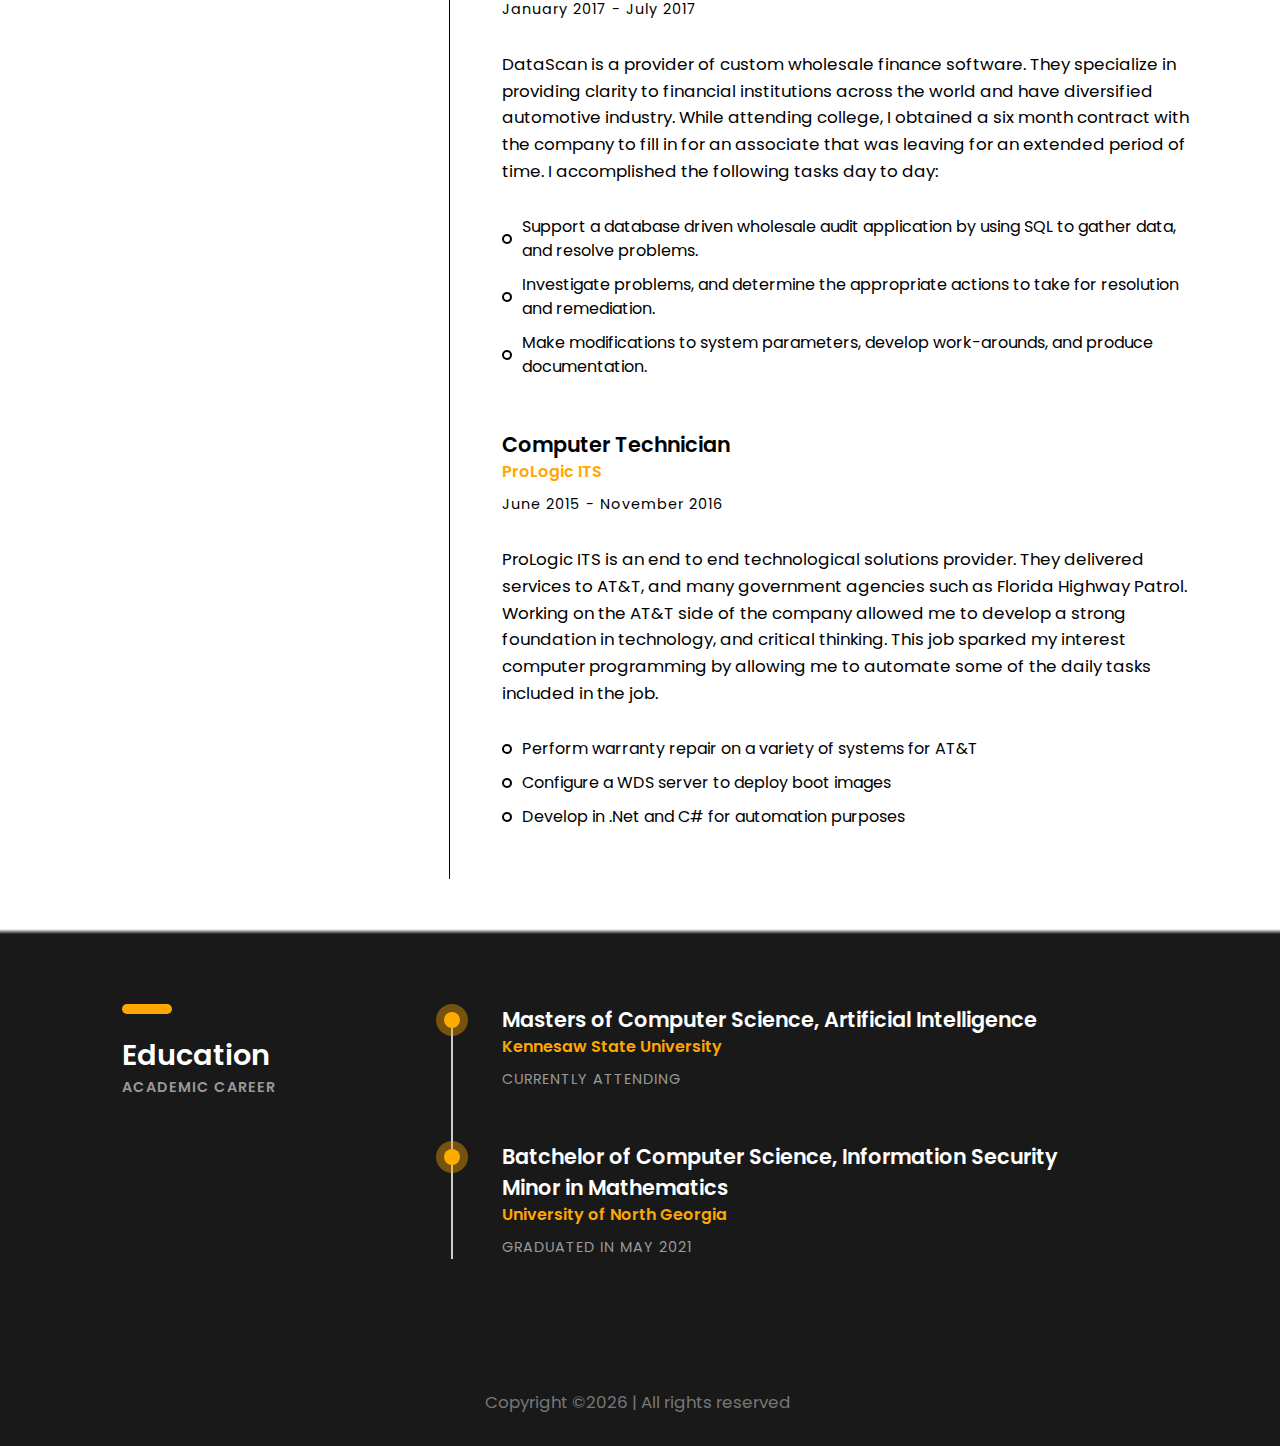
==== commit 68a1e75e: "Added new resume and made things darker" ====
--- a/index.html
+++ b/index.html
@@ -91,7 +91,7 @@
 					<div class="intro">
 						<div class="profile-img"><img src="images/profile-1-250x250.jpg" alt=""></div>
 						<h2 class = 'font-white'><b>Jeremy Wolfe</b></h2>
-						<h4 class="font-yellow"><a target="" href="#education-section">Software Development Lead</a></h4>
+						<h4 class="font-yellow"><a target="" href="#education-section">Software Engineer</a></h4>
 						<h4 class="font-yellow"><a target="" href="#experience-section">General Motors</a></h4>
 						<br>
 						<a class="font-white"  target="_blank" href="https://github.com/wolfe60629?tab=repositories"><b>GitHub</b></a>
@@ -102,8 +102,9 @@
 			</div><!-- row -->
 		</div><!-- container -->
 	</section><!-- intro-section -->
-	
-	
+
+	<div class="gradient-transistion" id="top-white">
+	</div>
 	
 	
 	<section class="about-section section">
@@ -118,16 +119,12 @@
 				
 				
 					<p class="margin-b-50" style="margin-left:50px;">
-						As a highly motivated and experienced software developer, I am passionate about leveraging technology to solve complex problems and deliver innovative solutions. With a strong background in Java, Spring boot, Quarkus, Angular, JavaScript, Typescript, NodeJS, Python, .NET, C#, HTML, and SQL, I am committed to staying up-to-date with the latest trends and best practices in the industry.
-						<br>
-						<br>
-						Throughout my career, I have demonstrated exceptional problem-solving skills and the ability to think quickly and effectively under pressure. As a result, I have been able to successfully lead software development projects at General Motors, where I was promoted to a lead position within just three months of being hired.
-						<br>
-						<br>
-						In addition to my technical expertise, I hold a Bachelor's degree in Computer Science, with a concentration in Information Security/Assurance, and a minor in Mathematics from the University of North Georgia. During my time as a student, I was recognized for my achievements in the NSA Code Breaker Challenge, where I ranked first place out of 531 schools.
-						<br>
-
-
+						I’m a software engineer and AI enthusiast with a passion for solving complex problems
+						through innovative technology. My journey has been shaped by a deep curiosity and a love of learning,
+						from publishing research on search-engine algorithms to building scalable, AI-driven systems.
+						With expertise in machine learning, cloud infrastructure, and full-stack development,
+						I thrive on crafting elegant solutions to challenging problems. Outside of work,
+						I enjoy keeping up with the latest trends in technology and apply them to my daily life.
 					</p>
 				</div><!-- col-sm-8 -->
 			</div><!-- row -->
@@ -146,22 +143,40 @@
 				</div><!-- col-sm-4 -->
 				
 				<div class="col-sm-8">
-				
+
+					<div class="PersonalProject">
+						<p class="font-semi-white"><strong>Search-Engine AI Publication</strong>
+						<a class="font-semi-white" href="https://ieeexplore.ieee.org/document/10786705" target="_blank"><svg xmlns="http://www.w3.org/2000/svg" width="16" height="16" fill="currentColor" class="bi bi-eye-fill" viewBox="0 0 16 16">
+							<path d="M10.5 8a2.5 2.5 0 1 1-5 0 2.5 2.5 0 0 1 5 0"/>
+							<path d="M0 8s3-5.5 8-5.5S16 8 16 8s-3 5.5-8 5.5S0 8 0 8m8 3.5a3.5 3.5 0 1 0 0-7 3.5 3.5 0 0 0 0 7"/>
+						</svg>
+						</a>
+						</p>
+						<p class="font-semi-white" style="margin-left:5%; margin-right:0%; font-size: 14px; line-height: 25px;">
+							This IEEE-published paper, presented at the 2024 International Conference on Computing, Sciences and
+							Communications (ICCSC), explores how companies optimize search engines for efficiency, privacy, and personalized results.
+							It reviews algorithms, architectures, and security measures, while also considering the role of AI and machine learning in
+							enhancing search capabilities. The paper examines both the benefits and potential security vulnerabilities that AI may
+							introduce into search engine systems. It highlights best practices and lays the groundwork for future advancements in
+							search engine technology.
+						</p>
+					</div>
+
+					<div class="PersonalProject">
+						<p class="font-semi-white"><strong>NSA CodeBreaker Challenge Participant & 1st Place Winner</strong></p>
+						<p class="font-semi-white" style="margin-left:5%; margin-right:0%; font-size: 14px; line-height: 25px;">
+							The NSA CodeBreaker Challenge is an annual reverse engineering competition that tests participants’ technical skills. In 2019, I helped lead the University of North Georgia to first place out of 531 universities. As part of a team of top-performing students, I successfully completed 6 out of the 7 challenges in the 110-day competition, showcasing my problem-solving and reverse engineering abilities.
+						</p>
+					</div>
+
 					<div class="experience margin-b-50">
-						<div class="PersonalProject">		
-							<p class="font-semi-white">&bull; <b>Hoa Responsive Web Application</b></p>
-							<p class= "font-semi-white" style="margin-left:5%;margin-right:0%;font-size: 14px;line-height: 25px;">I collaborated with a local neighborhood's HOA on a personal project to redesign and modernize their website. Through this project, I utilized my technical expertise and problem-solving abilities to create a user-friendly website that effectively communicates the HOA's mission and values to its members.</p>
-					</div>
 						<div class="PersonalProject">
-								<p class="font-semi-white">&bull; <b>2019/2020 NSA CodeBreaker Challenge Participant</b></p>
-								<p class= "font-semi-white" style="margin-left:5%;margin-right:0%;font-size: 14px;line-height: 25px;">This reverse engineering challenge is hosted by the NSA annually to test the skills of all participants. In 2019, The University of North Georgia won first place against all 531 participating universities. Collaborating in a group with the challenge's top performing students, I was able to complete 6 of the 7 tasks within the 110 day challenge. </p>
-						</div>
-						<div class="PersonalProject">		
-								<p class="font-semi-white">&bull; <b>Multi-Perceptron Neural Network </b></p>
-								<p class= "font-semi-white" style="margin-left:5%;margin-right:0%;font-size: 14px;line-height: 25px;">Neural networks are one of the backbones of modern artificial intelligence technology. One project that I have been working on over the past few years is to create a neural net completely from scratch. Using some linear algebra and calculus methods that I have learned from my degree, I have been able to produce a working neural network. My goal is to have a fully functioning accident avoidance system placed inside of a drone.</p>
-						</div>
-
-				
+							<p class="font-semi-white"><strong>HOA Web Application</strong></p>
+							<p class="font-semi-white" style="margin-left:5%; margin-right:0%; font-size: 14px; line-height: 25px;">
+								I collaborated with a neighborhood HOA to revamp their web application, focusing on creating a seamless user experience. By modernizing the design and adding key features, I helped improve communication between the HOA and its members, making it easier for them to access important updates and engage with the community.
+							</p>
+						</div>
+
 						<!-- <div class="PersonalProject">		
 								<p class="font-semi-white">&bull; <b>Multiple Windows Server Setup (Including Active Directory / DNS Services)</b></p>
 								<p class= "font-semi-white" style="margin-left:5%;margin-right:0%;font-size: 14px;line-height: 25px;">In hopes to mimic the servers of the University of North Georgia, I created a multi-server environment at my house. These servers needed to meet a couple of requirements: to be secure, have a development workstation, allow for tiered access, host reliable websites, and manage the everyday operations at our house.</p>
@@ -191,30 +206,22 @@
 					</div><!-- col-sm-4 -->
 						
 						<div class="col-sm-8" style="color:black">
-						
-						
-						<div class="experience margin-b-50">
-						<h4><b>Software Engineer / Technical Lead</b></h4>
-						<h5 class="font-yellow"><b><a target="_blank" href="https://www.gm.com">General Motors</a></b></h5>
-						<h6 class="margin-t-10">June 2021 - Current</h6>
-						<p class="font-semi-white margin-tb-30" style="color:black">General Motors is one of the world's largest automotive companies with a global presence in more than 100 countries. In addition to its renowned vehicle brands, such as Chevrolet, Buick, GMC, and Cadillac, General Motors has invested heavily in IT infrastructure and innovation. With a global IT workforce of over 20,000 employees and contractors, General Motors has been recognized as a leader in digital transformation and software development, with a focus on artificial intelligence, machine learning, and autonomous vehicle technologies.</p>
-						<ul class="list margin-b-30" style="color:black">
-							<li>Developed full-stack applications using Spring Boot, Angular, and Python, automating the identification of safety
-							trends with artificial intelligence to improve vehicle testing efficiency.</li>
-							<li>Implemented machine learning models using PyTorch and TensorFlow to analyze vehicle safety data, detecting
-							critical events such as fires and rollovers, improving detection accuracy by 25% and providing actionable insights to
-								engineers.</li>
-							<li>Maintained and enhanced a SOX-compliant application managing over 6TB of data, ensuring 99.9% uptime with
-							secure and accurate delivery of product recall information to the National Highway Traffic Safety Administration
-							(NHTSA).</li>
-							<li>Contributed to a CIO Center of Excellence Awarded AI-powered application, improving decision-making speed for
-								safety teams.</li>
-							<li>Earned ‘Exceeds Performance’ recognition within the first 3 years for leadership in product development and
-								significant contributions to both assigned projects and cross-functional team initiatives.</li>
-							<li>Served as Scrum Master, leading Agile and SAFe development processes, including sprint planning, daily stand-ups,
-								and retrospectives.</li>
-						</ul>
-					</div>
+
+
+							<div class="experience margin-b-50">
+								<h4><b>Software Engineer</b></h4>
+								<h5 class="font-yellow"><b><a target="_blank" href="https://www.gm.com">General Motors</a></b></h5>
+								<h6 class="margin-t-10">June 2021 - Present</h6>
+								<p class="font-semi-white margin-tb-30" style="color:black">General Motors is a global leader in the automotive industry, with a commitment to cutting-edge technology and innovation. Known for its flagship brands like Chevrolet, Buick, GMC, and Cadillac, GM is also at the forefront of digital transformation, focusing heavily on AI, machine learning, and autonomous vehicles. As part of the team driving GM's digital initiatives, I contribute to the development of advanced software solutions that impact millions of drivers worldwide.</p>
+								<ul class="list margin-b-30" style="color:black">
+									<li>Designed and developed full-stack applications using Spring Boot, Angular, and Python, incorporating AI-driven algorithms to automate the identification of safety trends and enhance vehicle testing efficiency.</li>
+									<li>Engineered machine learning models with PyTorch and TensorFlow to analyze safety data, increasing detection accuracy for critical events such as fires and rollovers by 25%, delivering actionable insights to engineering teams.</li>
+									<li>Managed and optimized a SOX-compliant system handling over 6TB of data, ensuring 99.9% uptime and secure delivery of product recall information to the National Highway Traffic Safety Administration (NHTSA).</li>
+									<li>Played a key role in the development of a CIO Center of Excellence Award-winning AI-powered application that accelerated decision-making and improved safety outcomes for GM’s engineering teams.</li>
+									<li>Recognized with ‘Exceeds Performance’ status within the first 3 years for exceptional leadership in product development, as well as for driving innovation and contributing significantly to cross-functional team initiatives.</li>
+									<li>Served as Scrum Master, leading Agile and SAFe processes, including sprint planning, daily stand-ups, and retrospectives, fostering a high-performance team culture.</li>
+								</ul>
+							</div>
 						
 					
 				<div class="experience margin-b-50">
@@ -270,7 +277,7 @@
 	</section><!-- experience-section -->
 			<div class="gradient-transistion" id="white-black">
         </div>
-	<section class="education-section section"style="background-color: #29292d;">
+	<section class="education-section section"style="background-color: rgba(0, 0, 0, 0.9);">
 		<div class="container" style="color: white;">
 			<div class="row">
 				<div class="col-sm-4" >
--- a/01-cv-portfolio/css/styles.css
+++ b/01-cv-portfolio/css/styles.css
@@ -3,16 +3,16 @@
 ====================================================
 
 * 	[Master Stylesheet]
-	
-	Theme Name :  
-	Version    :  
-	Author     :  
-	Author URI :  
+
+	Theme Name :
+	Version    :
+	Author     :
+	Author URI :
 
 ====================================================
 
 	TOC
-	
+
 	1. PRIMARY STYLES
 	2. COMMONS FOR PAGE DESIGN
 	3. HEADER
@@ -35,7 +35,7 @@
 
 
 body{ font-size: 16px; font-family: 'Poppins', serif; width: 100%; height: 100%; margin: 0; font-weight: 400;
-	-webkit-font-smoothing: antialiased; -moz-osx-font-smoothing: grayscale; word-wrap: break-word; 
+	-webkit-font-smoothing: antialiased; -moz-osx-font-smoothing: grayscale; word-wrap: break-word;
 	color: #333; }
 
 h1, h2, h3, h4, h5, h6, p, a, ul, span, li, img, inpot, button{ margin: 0; padding: 0; }
@@ -53,7 +53,7 @@
 h5{ font-size: 1em; }
 h6{ font-size: .9em; letter-spacing: 1px; }
 
-a, button{ display: inline-block; text-decoration: none; color: inherit; line-height: 1; 
+a, button{ display: inline-block; text-decoration: none; color: inherit; line-height: 1;
 	-webkit-transition: all .25s ease-in-out; transition: all .25s ease-in-out; }
 
 a:focus, a:active, a:hover,
@@ -88,7 +88,7 @@
 
 .section .heading:before{ content:''; height: 10px; width: 50px; border-radius: 5px;
 	margin-bottom: 20px; display: block; background: #FFA804; }
-	
+
 .margin-t-10{ margin-top: 10px; }
 
 .margin-b-30{ margin-bottom: 30px; }
@@ -109,7 +109,7 @@
 
 header{ position: absolute; top: 30px; left: 0; right: 0; z-index: 100; }
 
-header .heading-wrapper{ border-radius: 5px; padding: 20px 40px 0px; background: rgba(0,0,0,0.58); color: white; line-height: 0;}
+header .heading-wrapper{ border-radius: 5px; padding: 20px 40px 0px; background: rgba(0,0,0,0.80); color: white; line-height: 0;}
 
 header .info{ margin-bottom: 10px; }
 
@@ -127,7 +127,7 @@
 header .info .right-area{ margin-left: 45px; }
 
 header .downlad-btn{ padding: 15px 30px; border-radius: 4px; margin-top: 30px;  margin-left: 81%;
-	box-shadow: inset 0 0px 4px rgba(0,0,0,.3); background: #FFAD01; color: black; 
+	box-shadow: inset 0 0px 4px rgba(0,0,0,.3); background: #FFAD01; color: black;
 	-webkit-transition: all .2s ease; transition: all .2s ease; }
 
 header .downlad-btn:hover{ -webkit-transform: translateY(-4px); transform: translateY(-4px); }
@@ -143,33 +143,36 @@
 }
 /* ---------------------------------
 4. INTRO SECTION
---------------------------------- */
-
-.intro-section{ padding-top: 200px; position: relative; background-size: cover; 
+
+
+
+--------------------------------- */
+
+.intro-section{ padding-top: 200px; position: relative; background-size: cover;
 	z-index: 1;background-image: url(../../images/slider-1-1920x1080.jpg); }
 
-.intro-section:before{ content:''; z-index: -1; position: absolute; top: 0; bottom: 0; left: 0; 
+.intro-section:before{ content:''; z-index: -1; position: absolute; top: 0; bottom: 0; left: 0;
 	right: 0; background: rgba(0,0,0, .2); }
-	
+
 .intro-section:after{ content: ''; position: absolute; bottom: -1px; left: 0; right: 0;
 	}
 
-.intro{ padding: 0 1px 1px 0px; margin-top: 52px; text-align: center; background: rgba(0,0,0,0.58);  }
-
-.font-white { 
+.intro{ padding: 0 1px 1px 0px; margin-top: 52px; text-align: center; background: rgba(0,0,0,0.80);  }
+
+.font-white {
 	color: white;;
 }
 
-.intro .profile-img{ height: 200px; width: 200px; border-radius: 100px; margin: 0 auto; 
+.intro .profile-img{ height: 200px; width: 200px; border-radius: 100px; margin: 0 auto;
 	overflow: hidden; position: relative; top: -100px; margin-bottom: -70px;  }
 
 .intro .information > li{ display: block; margin: 5px 0; }
 
-.intro .social-icons > li > a{ height: 35px; line-height: 35px; width: 35px; border-radius: 20px; 
+.intro .social-icons > li > a{ height: 35px; line-height: 35px; width: 35px; border-radius: 20px;
 	overflow: hidden; z-index: 1; position: relative; margin: 0 5px 5px; background: #887392; color: #fff; }
 
 .intro .social-icons > li > a:after{ content: ''; position: absolute; bottom: 0; left: 0; right: 0;
-	top: 0; z-index: -1; border-radius: 20px; background: #FFA804; 
+	top: 0; z-index: -1; border-radius: 20px; background: #FFA804;
 	-webkit-transition: all .2s ease; transition: all .2s ease;
 	-webkit-transform: scale(0); transform: scale(0); }
 
@@ -207,7 +210,7 @@
 
 .radial-progress{ position: relative; max-width: 200px; margin: 0 auto; }
 
-.radial-progress .progressbar-text{ font-size: 2.2em; font-weight: 500; 
+.radial-progress .progressbar-text{ font-size: 2.2em; font-weight: 500;
 	padding-bottom: 25px!important; color: #333!important; }
 
 .radial-progress .progressbar-text:after{ content:'%'; }
@@ -216,25 +219,30 @@
 	letter-spacing: 0; text-align: center; transform: translate(-50%, 15px); color: #777; }
 #white-black {
     padding-top: 4px;
-    background: linear-gradient(white, #29292D);
+    background: linear-gradient(white, rgba(0, 0, 0, 0.9));
     padding-bottom: 1px;
 }
 #black-white {
     padding-top: 4px;
-    background: linear-gradient(#29292D, white);
+    background: linear-gradient(rgba(0, 0, 0, 0.9), white);
     padding-bottom: 1px;
 }
-	
+
+#top-white {
+	padding-top: 4px;
+	background: linear-gradient(rgba(0, 0, 0, 0.5), white);
+	padding-bottom: 1px;
+}
+
 
 /* ---------------------------------
 7. EXPERIENCE SECTION
 --------------------------------- */
 
-.experience-section{ background: #29292D; color: #fff; }
-
+.experience-section{ background: rgba(0, 0, 0, 0.9); color: #fff; }
 .experience .list > li{ display: block; position: relative; margin-bottom: 10px; padding-left: 20px; }
 
-.experience .list > li:before{ content: ''; position: absolute; top: 50%; left: 0; height: 10px; 
+.experience .list > li:before{ content: ''; position: absolute; top: 50%; left: 0; height: 10px;
 	width: 10px; margin-top: -5px; display: block; border-radius: 10px; border: 2px solid black; }
 
 	.experience.margin-b-50 a:hover {
@@ -251,25 +259,25 @@
 
 .education-wrapper .education{ position: relative; }
 
-.education-wrapper .education:after{ content:''; position: absolute; top: 8px; left: -58px; width: 16px; 
+.education-wrapper .education:after{ content:''; position: absolute; top: 8px; left: -58px; width: 16px;
 	height: 16px; border-radius: 10px; z-index: 1;
 	box-shadow: 0 0 0 8px rgba(255,171,0, .4); background: #FFAB00; }
-	
-	
+
+
 /* ---------------------------------
 9. COUNTER SECTION
 --------------------------------- */
 .CertTitle{margin-top: 5px; text-align: center; padding-bottom: 20px;}
 .container1 {text-align: center;}
 
-.counter-section{ position: relative; padding: 40px 0 70px; background-size: cover; z-index: 1; 
+.counter-section{ position: relative; padding: 40px 0 70px; background-size: cover; z-index: 1;
 	background-image: url(../../images/slider-2-1920x600.jpg); color: #fff; }
 
-.counter-section:after{ content:''; z-index: -1; position: absolute; top: 0; bottom: 0; left: 0; 
+.counter-section:after{ content:''; z-index: -1; position: absolute; top: 0; bottom: 0; left: 0;
 	right: 0; background: rgba(0,0,0, .2); }
 
 .counter{ position: relative; }
-	
+
 .counter .title{ text-align: right; margin-right: 130px; }
 
 .counter .desc{ position: absolute; bottom: 4px; right: 0px; width: 110px; }
@@ -280,7 +288,7 @@
 
 .radial-progress{ position: relative; max-width: 200px; margin: 0 auto; }
 
-.radial-progress .progressbar-text{ font-size: 2.2em; font-weight: 500; 
+.radial-progress .progressbar-text{ font-size: 2.2em; font-weight: 500;
 	padding-bottom: 25px!important; color: #333!important; }
 
 .radial-progress .progressbar-text:after{ content:'%'; }
@@ -288,11 +296,11 @@
 .radial-progress .progress-title{ position: absolute; top: 50%; left: 50%; width: 100%;
 	letter-spacing: 0; text-align: center; transform: translate(-50%, 15px); color: #777; }
 
-	
-	
+
+
 /* ---------------------------------
 10. FOOTER
 --------------------------------- */
 
-.copyright{ text-align: center; padding: 30px 0; background: #29292D; }
-
+.copyright{ text-align: center; padding: 30px 0; background: rgba(0, 0, 0, 0.9); }
+
